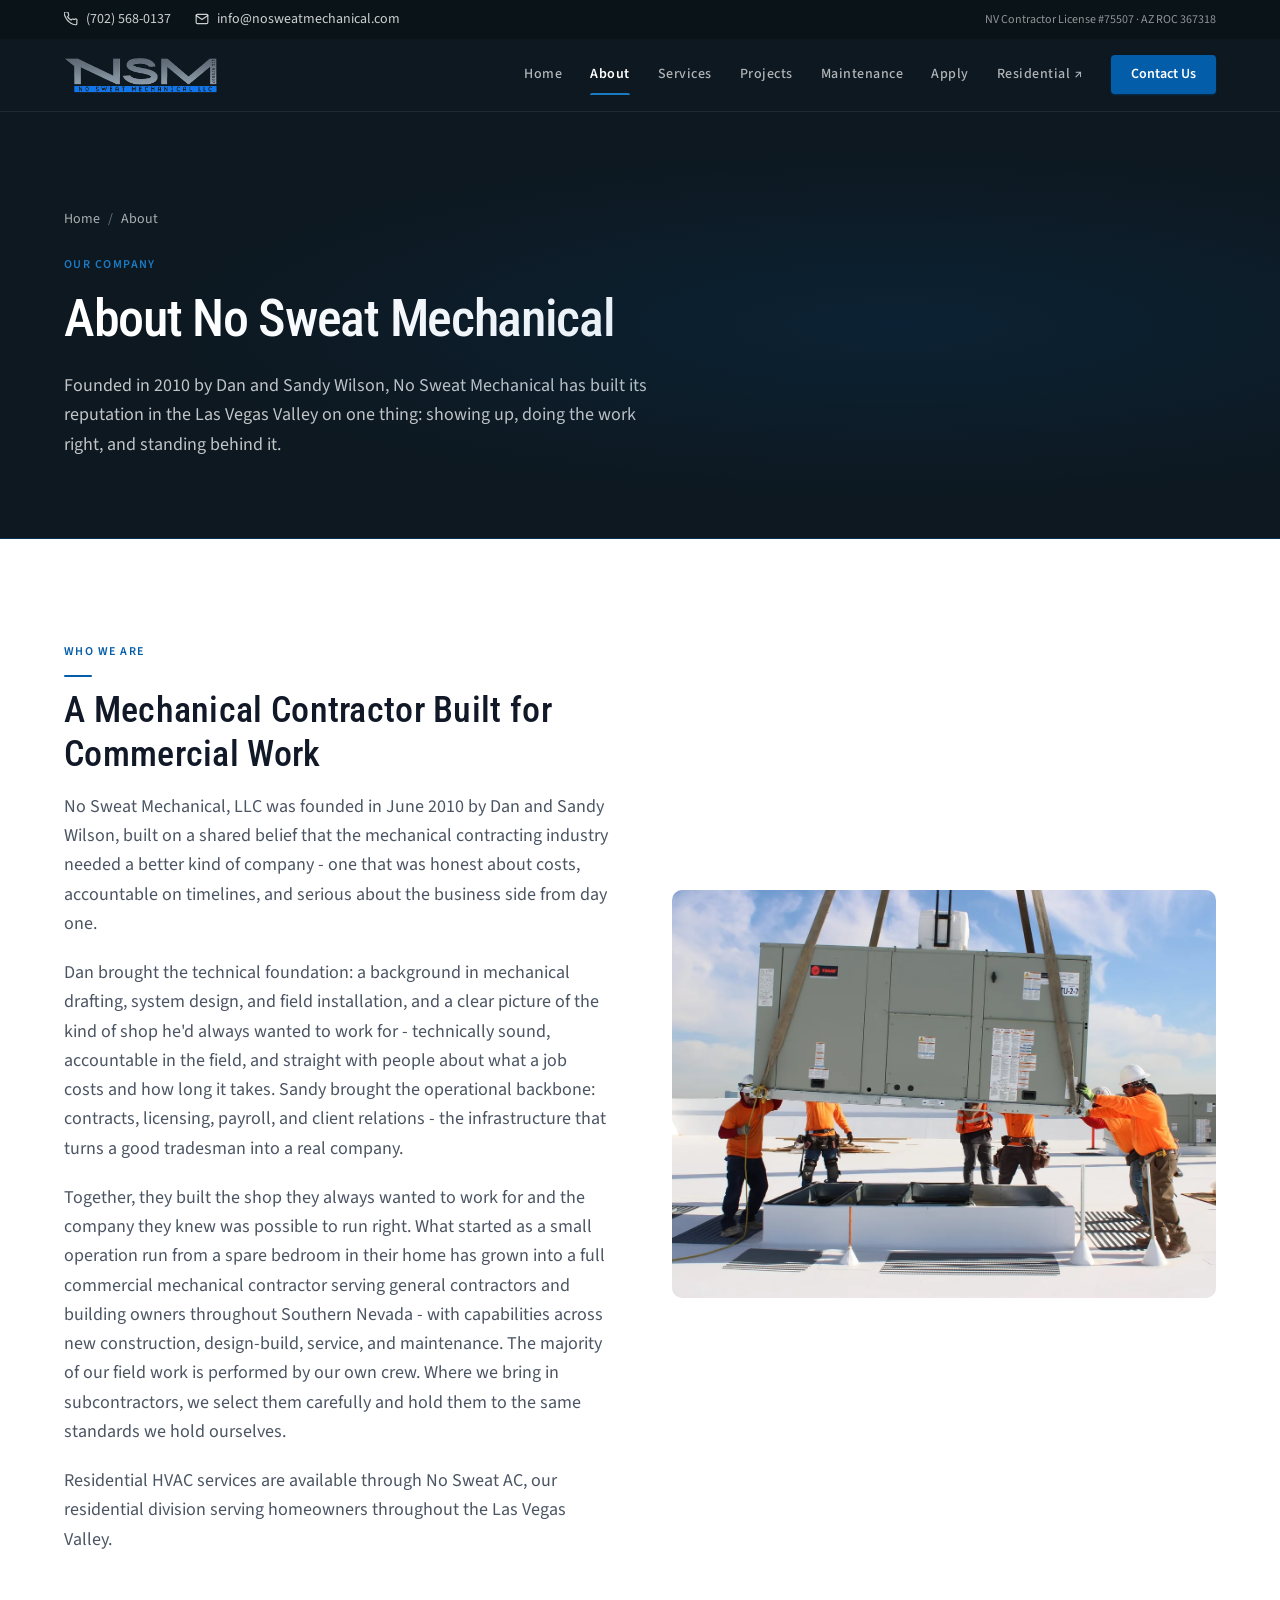
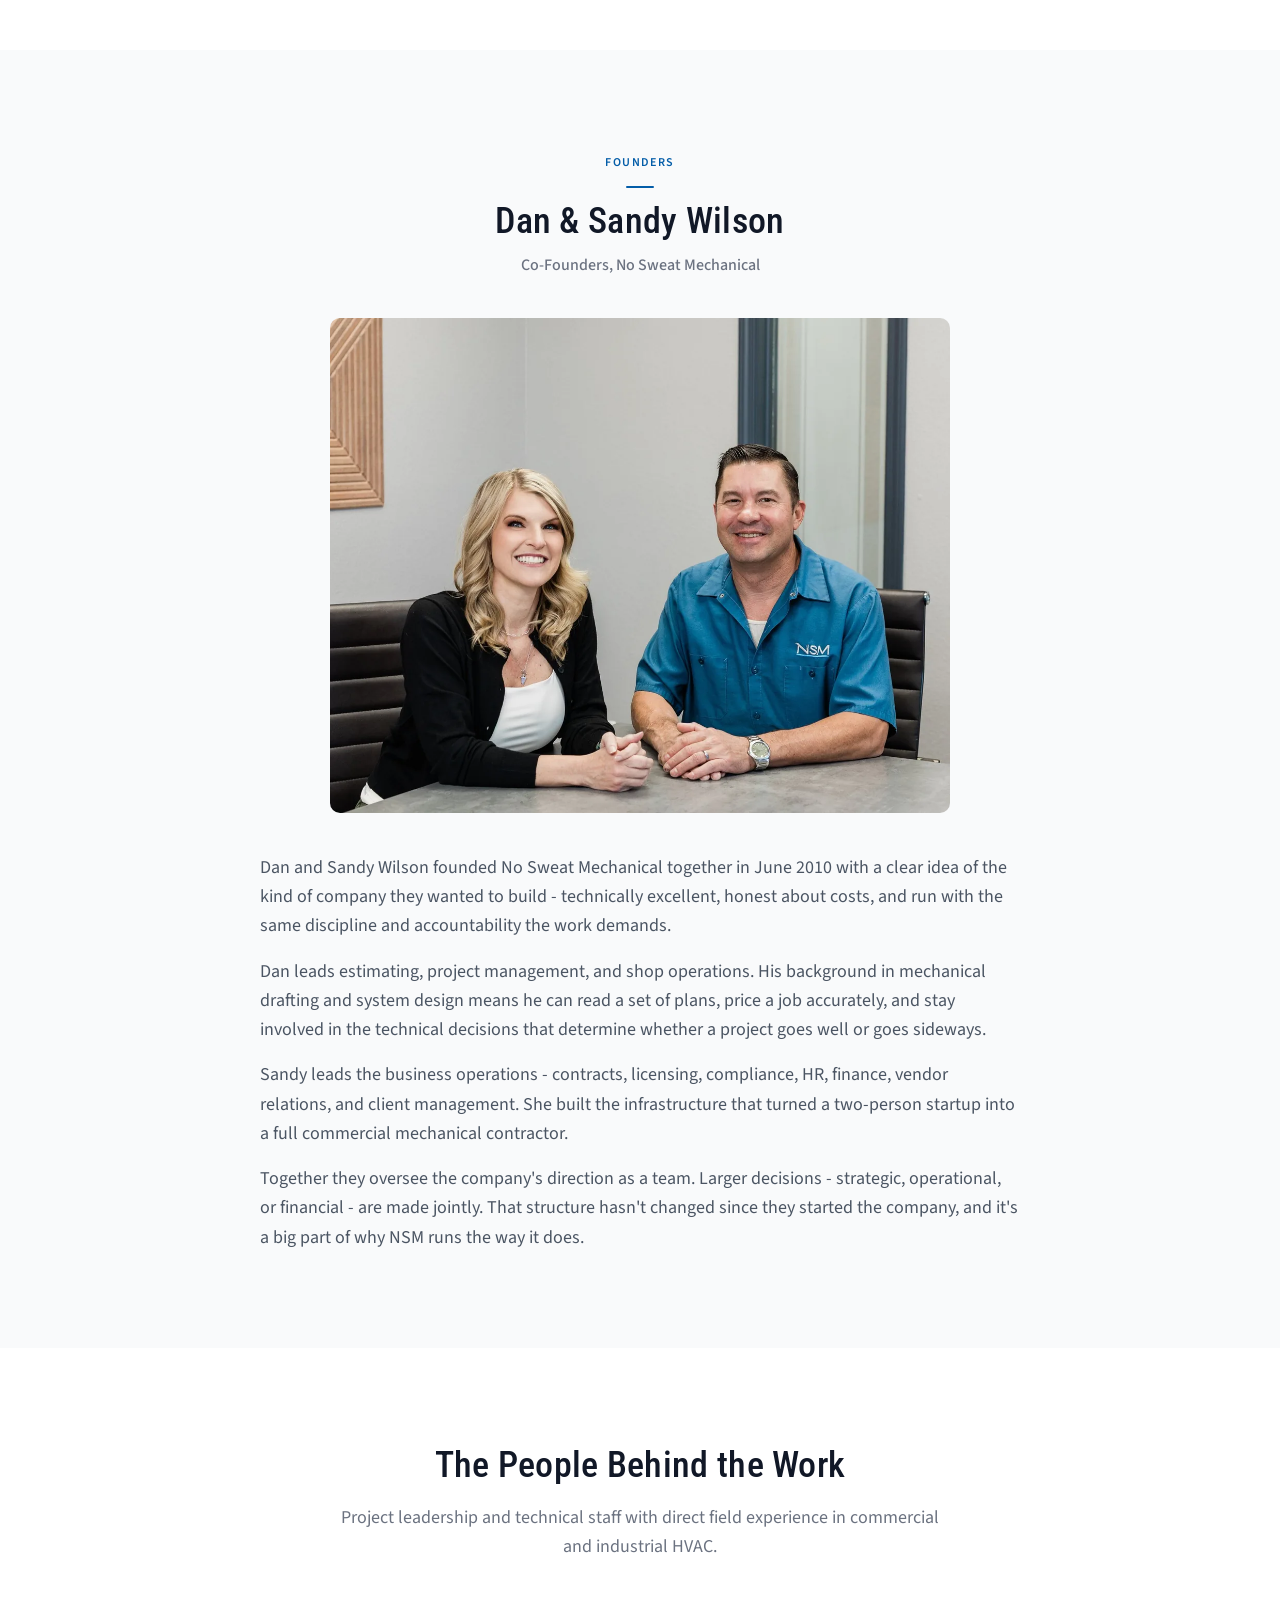
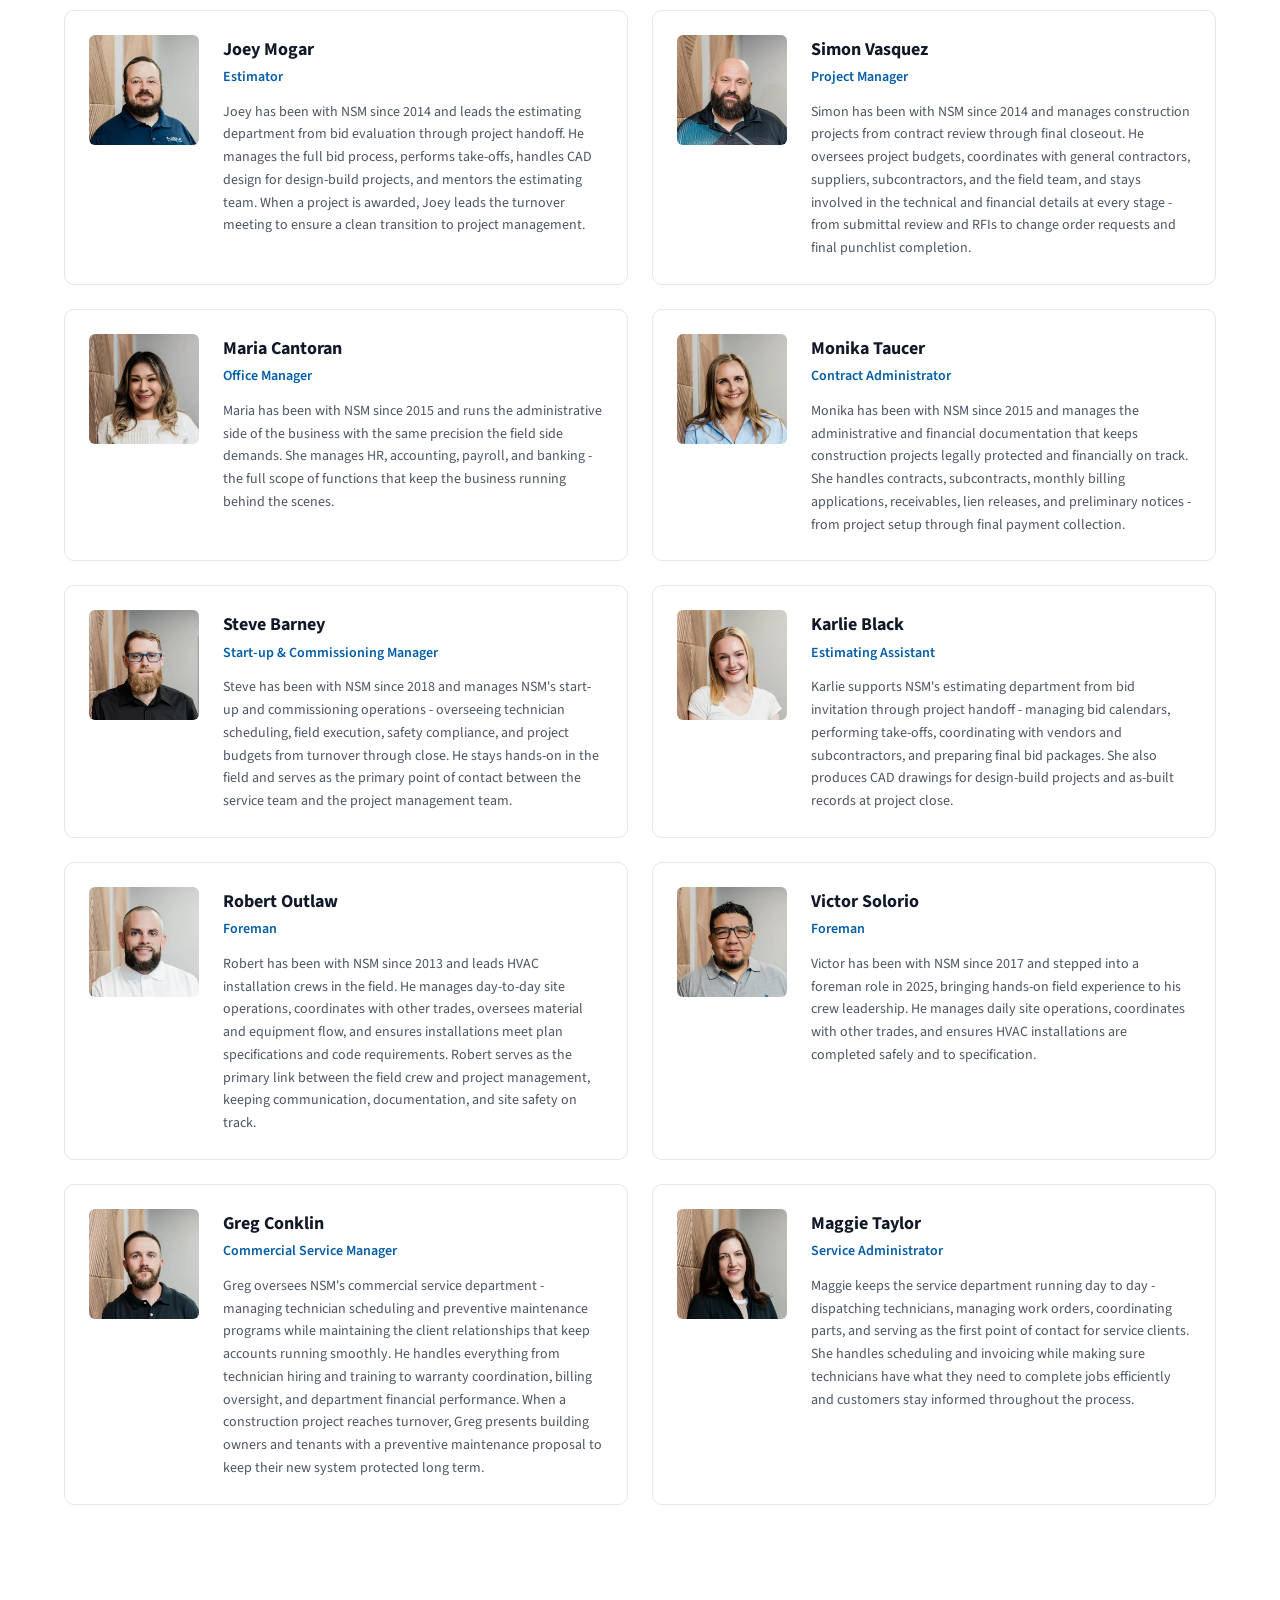
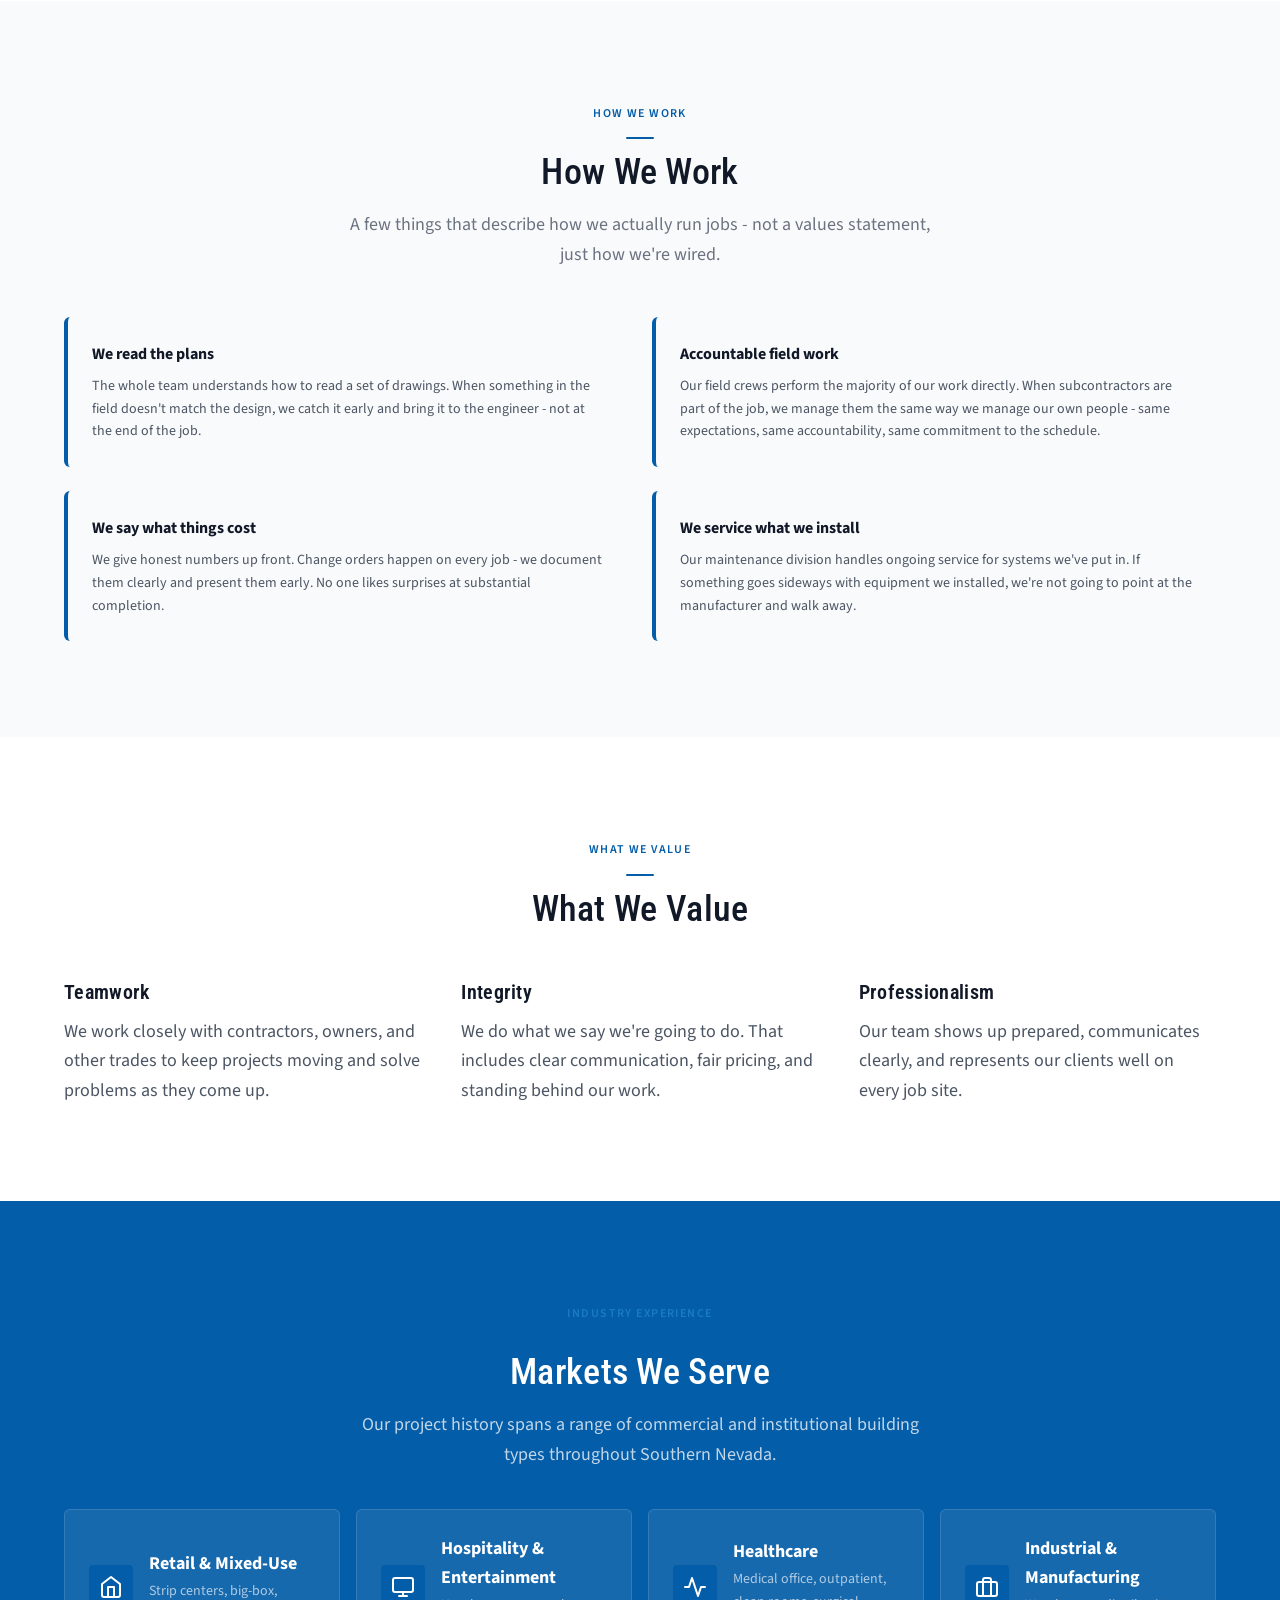
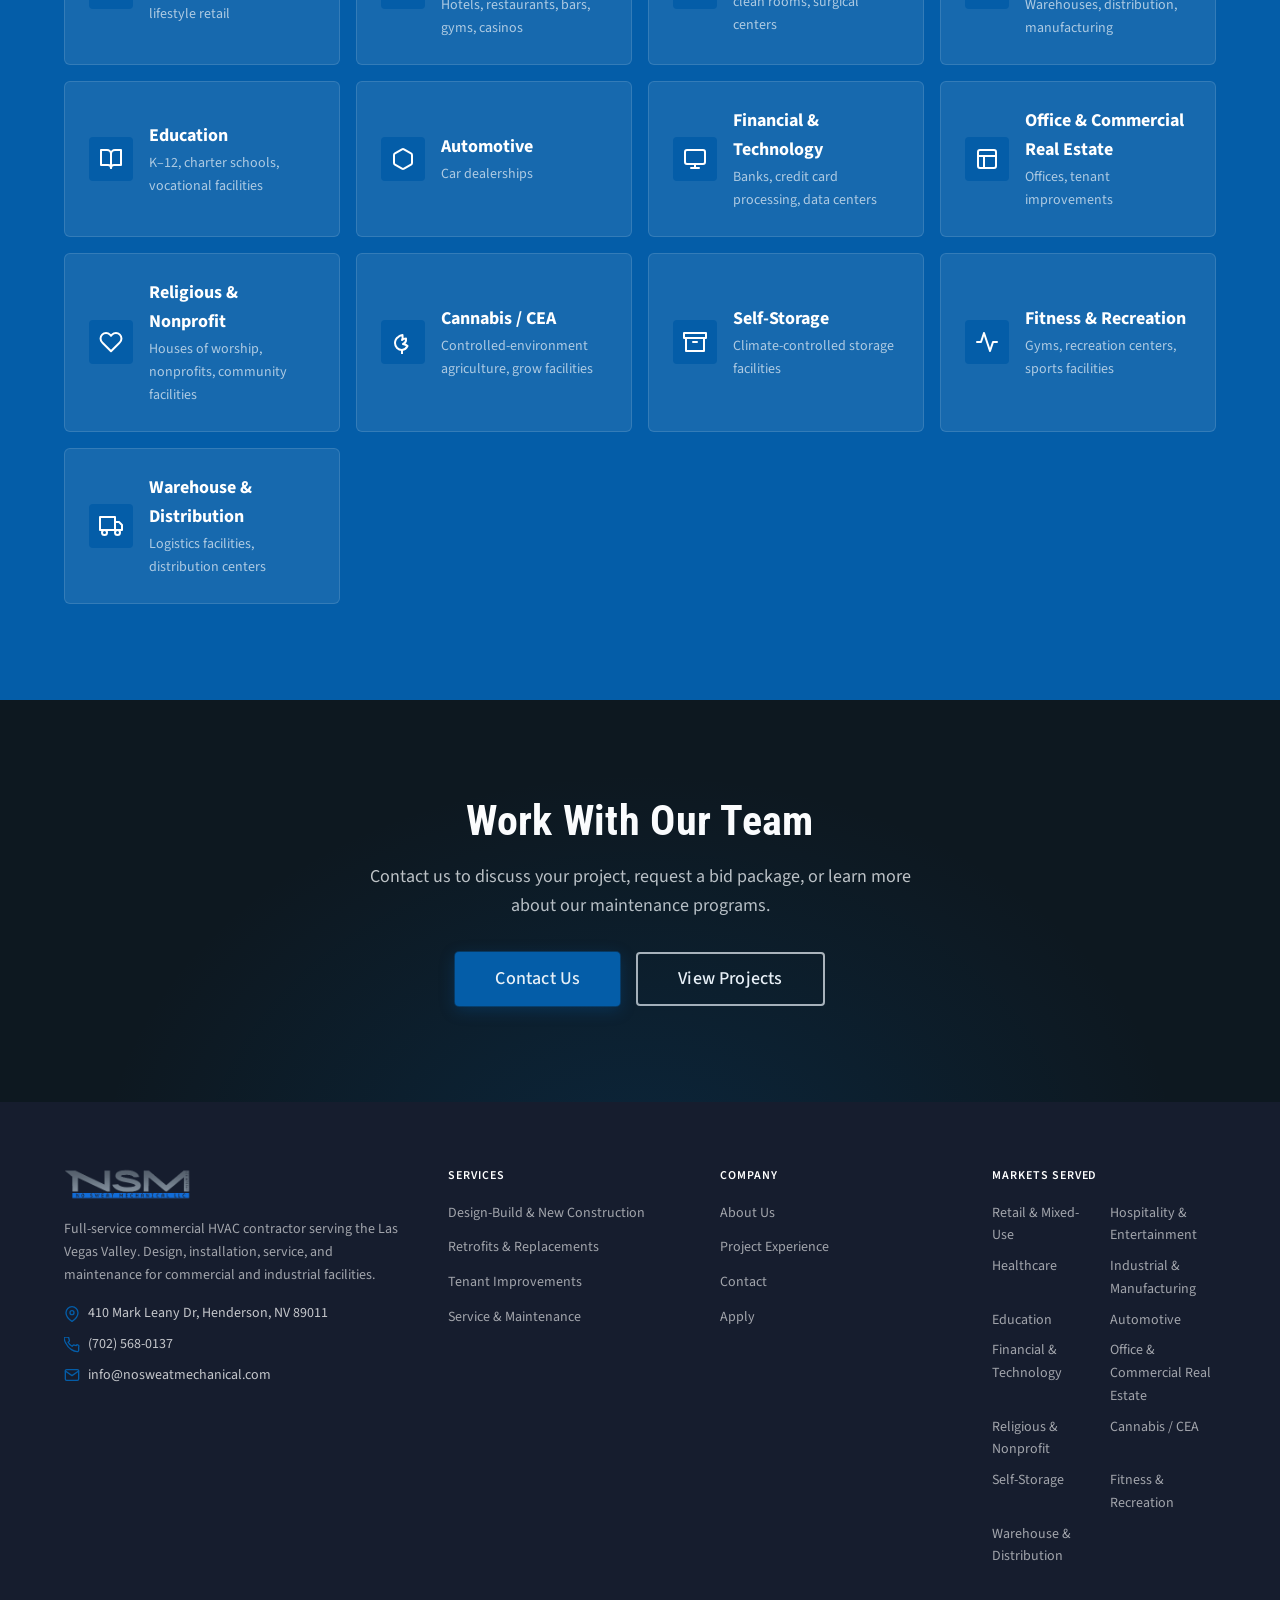
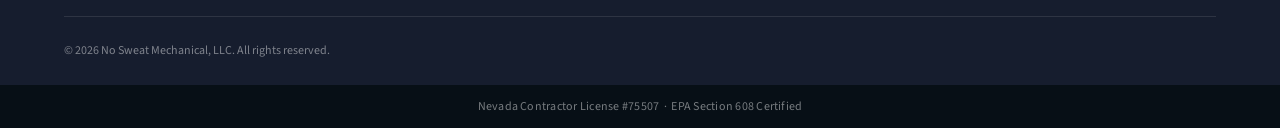
==== about.html @ d142bfc6 "Initial commit — No Sweat Mechanical v3 site Full static site: 8 HTML pages, CSS design system, comp" ====
<!DOCTYPE html>
<html lang="en">
<head>
  <meta charset="UTF-8">
  <meta name="viewport" content="width=device-width, initial-scale=1.0">
  <meta name="description" content="About No Sweat Mechanical - a full-service commercial HVAC contractor based in Henderson, Nevada. Founded in 2010 by Dan and Sandy Wilson.">
  <title>About Us | No Sweat Mechanical - Commercial HVAC, Henderson, NV</title>
  <link rel="stylesheet" href="css/main.css">
</head>
<body data-page="about">

  <!-- TOP BAR -->
  <div class="topbar">
    <div class="container">
      <div class="topbar__inner">
        <div class="topbar__contact">
          <a href="tel:+17025680137" class="topbar__item">
            <svg xmlns="http://www.w3.org/2000/svg" width="14" height="14" viewBox="0 0 24 24" fill="none" stroke="currentColor" stroke-width="2" stroke-linecap="round" stroke-linejoin="round"><path d="M22 16.92v3a2 2 0 01-2.18 2 19.79 19.79 0 01-8.63-3.07A19.5 19.5 0 013.12 9.81a19.79 19.79 0 01-3.07-8.67A2 2 0 012.23 0h3a2 2 0 012 1.72 12.84 12.84 0 00.7 2.81 2 2 0 01-.45 2.11L6.09 7.91a16 16 0 006 6l1.27-1.27a2 2 0 012.11-.45 12.84 12.84 0 002.81.7A2 2 0 0122 14.92z"></path></svg>
            (702) 568-0137
          </a>
          <a href="mailto:info@nosweatmechanical.com" class="topbar__item">
            <svg xmlns="http://www.w3.org/2000/svg" width="14" height="14" viewBox="0 0 24 24" fill="none" stroke="currentColor" stroke-width="2" stroke-linecap="round" stroke-linejoin="round"><path d="M4 4h16c1.1 0 2 .9 2 2v12c0 1.1-.9 2-2 2H4c-1.1 0-2-.9-2-2V6c0-1.1.9-2 2-2z"></path><polyline points="22,6 12,13 2,6"></polyline></svg>
            info@nosweatmechanical.com
          </a>
        </div>
        <span class="topbar__license">NV Contractor License #75507 · AZ ROC 367318</span>
      </div>
    </div>
  </div>

  <header class="site-header" id="siteHeader">
    <div class="container">
      <div class="site-header__inner">
        <a href="index.html" class="site-logo"><img src="images/nsm-logo-transparent.png" alt="No Sweat Mechanical" class="site-logo__img" style="height:44px;width:auto;display:block;"></a>
        <button class="menu-toggle" id="menuToggle" aria-label="Open navigation" aria-expanded="false" aria-controls="siteNav">
          <span class="menu-toggle__bar"></span>
          <span class="menu-toggle__bar"></span>
          <span class="menu-toggle__bar"></span>
        </button>
        <nav class="site-nav" id="siteNav" role="navigation" aria-label="Main navigation">
          <a href="index.html" class="site-nav__link" data-page="home">Home</a>
          <a href="about.html" class="site-nav__link active" data-page="about">About</a>
          <a href="services.html" class="site-nav__link" data-page="services">Services</a>
          <a href="projects.html" class="site-nav__link" data-page="projects">Projects</a>
          <a href="maintenance.html" class="site-nav__link" data-page="maintenance">Maintenance</a>
          <a href="apply.html" class="site-nav__link">Apply</a> <a href="https://nosweataclv.com/" class="site-nav__link" target="_blank" rel="noopener noreferrer">Residential ↗</a>
          <a href="contact.html" class="site-nav__cta" data-page="contact">Contact Us</a>
        </nav>
      </div>
    </div>
  </header>

  <main>

    <!-- PAGE HERO -->
    <section class="page-hero">
      <div class="container">
        <nav class="breadcrumb" aria-label="Breadcrumb">
          <a href="index.html">Home</a>
          <span class="breadcrumb__sep">/</span>
          <span>About</span>
        </nav>
        <div class="page-hero__eyebrow">Our Company</div>
        <h1 class="page-hero__title">About No Sweat Mechanical</h1>
        <p class="page-hero__desc">Founded in 2010 by Dan and Sandy Wilson, No Sweat Mechanical has built its reputation in the Las Vegas Valley on one thing: showing up, doing the work right, and standing behind it.</p>
      </div>
    </section>

    <!-- COMPANY INTRO -->
    <section class="section">
      <div class="container">
        <div class="about-intro__grid">
          <div>
            <div class="section-eyebrow">Who We Are</div>
            <h2 class="section-title">A Mechanical Contractor Built for Commercial Work</h2>
            <p style="font-size:var(--text-lg); color:var(--color-neutral-600); margin-bottom:var(--space-5); line-height:var(--leading-relaxed);">
              No Sweat Mechanical, LLC was founded in June 2010 by Dan and Sandy Wilson, built on a shared belief that the mechanical contracting industry needed a better kind of company - one that was honest about costs, accountable on timelines, and serious about the business side from day one.
            </p>
            <p style="color:var(--color-neutral-600); margin-bottom:var(--space-5); line-height:var(--leading-relaxed);">
              Dan brought the technical foundation: a background in mechanical drafting, system design, and field installation, and a clear picture of the kind of shop he'd always wanted to work for - technically sound, accountable in the field, and straight with people about what a job costs and how long it takes. Sandy brought the operational backbone: contracts, licensing, payroll, and client relations - the infrastructure that turns a good tradesman into a real company.
            </p>
            <p style="color:var(--color-neutral-600); margin-bottom:var(--space-5); line-height:var(--leading-relaxed);">
              Together, they built the shop they always wanted to work for and the company they knew was possible to run right. What started as a small operation run from a spare bedroom in their home has grown into a full commercial mechanical contractor serving general contractors and building owners throughout Southern Nevada - with capabilities across new construction, design-build, service, and maintenance. The majority of our field work is performed by our own crew. Where we bring in subcontractors, we select them carefully and hold them to the same standards we hold ourselves.
            </p>
            <p style="color:var(--color-neutral-600); line-height:var(--leading-relaxed);">
              Residential HVAC services are available through No Sweat AC, our residential division serving homeowners throughout the Las Vegas Valley.
            </p>
          </div>
          <div class="about-intro__image">
            <img src="images/NSM_about_top_photo.webp" alt="No Sweat Mechanical crew crane-setting a rooftop unit" width="560" height="420">
          </div>
        </div>
      </div>
    </section>

    <!-- FOUNDERS -->
    <section class="section" style="background-color: var(--color-neutral-50);">
      <div class="container">
        <div class="section-header section-header--center" style="margin-bottom:var(--space-10);">
          <div class="section-eyebrow">Founders</div>
          <h2 class="section-title">Dan &amp; Sandy Wilson</h2>
          <div style="font-size:var(--text-base);color:var(--color-neutral-500);font-weight:var(--weight-medium);margin-top:calc(-1 * var(--space-2));">Co-Founders, No Sweat Mechanical</div>
        </div>

        <!-- Joint founders photo -->
        <div class="founders-photo">
          <img src="images/NSM_about_founders_wilsons.webp" alt="Dan and Sandy Wilson, Co-Founders of No Sweat Mechanical" width="620" height="496">
        </div>

        <!-- Bio text -->
        <div style="max-width:760px;margin:0 auto;">
          <p style="color:var(--color-neutral-600);margin-bottom:var(--space-4);line-height:var(--leading-relaxed);">Dan and Sandy Wilson founded No Sweat Mechanical together in June 2010 with a clear idea of the kind of company they wanted to build - technically excellent, honest about costs, and run with the same discipline and accountability the work demands.</p>
          <p style="color:var(--color-neutral-600);margin-bottom:var(--space-4);line-height:var(--leading-relaxed);">Dan leads estimating, project management, and shop operations. His background in mechanical drafting and system design means he can read a set of plans, price a job accurately, and stay involved in the technical decisions that determine whether a project goes well or goes sideways.</p>
          <p style="color:var(--color-neutral-600);margin-bottom:var(--space-4);line-height:var(--leading-relaxed);">Sandy leads the business operations - contracts, licensing, compliance, HR, finance, vendor relations, and client management. She built the infrastructure that turned a two-person startup into a full commercial mechanical contractor.</p>
          <p style="color:var(--color-neutral-600);line-height:var(--leading-relaxed);">Together they oversee the company's direction as a team. Larger decisions - strategic, operational, or financial - are made jointly. That structure hasn't changed since they started the company, and it's a big part of why NSM runs the way it does.</p>
        </div>
      </div>
    </section>

    <!-- TEAM -->
    <section class="section">
      <div class="container">
        <div class="section-header section-header--center">
          <h2 class="section-title">The People Behind the Work</h2>
          <p class="section-header__desc">Project leadership and technical staff with direct field experience in commercial and industrial HVAC.</p>
        </div>

        <div class="staff-grid">
          <div style="display:flex;gap:var(--space-6);align-items:flex-start;padding:var(--space-6);background:var(--color-white);border:var(--border-width) solid var(--border-color);border-radius:var(--radius-xl);">
            <div style="flex-shrink:0;">
              <img src="images/NSM_headshot_joey_mogar.webp" alt="Joey Mogar" style="width:110px;height:110px;object-fit:cover;border-radius:var(--radius-lg);" width="110" height="110">
            </div>
            <div>
              <div style="font-weight:var(--weight-bold);font-size:var(--text-lg);color:var(--color-neutral-900);margin-bottom:2px;">Joey Mogar</div>
              <div style="font-size:var(--text-sm);color:var(--color-accent);font-weight:var(--weight-semibold);margin-bottom:var(--space-3);">Estimator</div>
              <p style="font-size:var(--text-sm);color:var(--color-neutral-600);line-height:var(--leading-relaxed);margin:0;">Joey has been with NSM since 2014 and leads the estimating department from bid evaluation through project handoff. He manages the full bid process, performs take-offs, handles CAD design for design-build projects, and mentors the estimating team. When a project is awarded, Joey leads the turnover meeting to ensure a clean transition to project management.</p>
            </div>
          </div>

          <div style="display:flex;gap:var(--space-6);align-items:flex-start;padding:var(--space-6);background:var(--color-white);border:var(--border-width) solid var(--border-color);border-radius:var(--radius-xl);">
            <div style="flex-shrink:0;">
              <img src="images/NSM_headshot_simon_vasquez.webp" alt="Simon Vasquez" style="width:110px;height:110px;object-fit:cover;border-radius:var(--radius-lg);" width="110" height="110">
            </div>
            <div>
              <div style="font-weight:var(--weight-bold);font-size:var(--text-lg);color:var(--color-neutral-900);margin-bottom:2px;">Simon Vasquez</div>
              <div style="font-size:var(--text-sm);color:var(--color-accent);font-weight:var(--weight-semibold);margin-bottom:var(--space-3);">Project Manager</div>
              <p style="font-size:var(--text-sm);color:var(--color-neutral-600);line-height:var(--leading-relaxed);margin:0;">Simon has been with NSM since 2014 and manages construction projects from contract review through final closeout. He oversees project budgets, coordinates with general contractors, suppliers, subcontractors, and the field team, and stays involved in the technical and financial details at every stage - from submittal review and RFIs to change order requests and final punchlist completion.</p>
            </div>
          </div>

          <div style="display:flex;gap:var(--space-6);align-items:flex-start;padding:var(--space-6);background:var(--color-white);border:var(--border-width) solid var(--border-color);border-radius:var(--radius-xl);">
            <div style="flex-shrink:0;">
              <img src="images/NSM_headshot_maria_cantoran.webp" alt="Maria Cantoran" style="width:110px;height:110px;object-fit:cover;border-radius:var(--radius-lg);" width="110" height="110">
            </div>
            <div>
              <div style="font-weight:var(--weight-bold);font-size:var(--text-lg);color:var(--color-neutral-900);margin-bottom:2px;">Maria Cantoran</div>
              <div style="font-size:var(--text-sm);color:var(--color-accent);font-weight:var(--weight-semibold);margin-bottom:var(--space-3);">Office Manager</div>
              <p style="font-size:var(--text-sm);color:var(--color-neutral-600);line-height:var(--leading-relaxed);margin:0;">Maria has been with NSM since 2015 and runs the administrative side of the business with the same precision the field side demands. She manages HR, accounting, payroll, and banking - the full scope of functions that keep the business running behind the scenes.</p>
            </div>
          </div>

          <div style="display:flex;gap:var(--space-6);align-items:flex-start;padding:var(--space-6);background:var(--color-white);border:var(--border-width) solid var(--border-color);border-radius:var(--radius-xl);">
            <div style="flex-shrink:0;">
              <img src="images/NSM_headshot_monika_taucer.webp" alt="Monika Taucer" style="width:110px;height:110px;object-fit:cover;border-radius:var(--radius-lg);" width="110" height="110">
            </div>
            <div>
              <div style="font-weight:var(--weight-bold);font-size:var(--text-lg);color:var(--color-neutral-900);margin-bottom:2px;">Monika Taucer</div>
              <div style="font-size:var(--text-sm);color:var(--color-accent);font-weight:var(--weight-semibold);margin-bottom:var(--space-3);">Contract Administrator</div>
              <p style="font-size:var(--text-sm);color:var(--color-neutral-600);line-height:var(--leading-relaxed);margin:0;">Monika has been with NSM since 2015 and manages the administrative and financial documentation that keeps construction projects legally protected and financially on track. She handles contracts, subcontracts, monthly billing applications, receivables, lien releases, and preliminary notices - from project setup through final payment collection.</p>
            </div>
          </div>

          <div style="display:flex;gap:var(--space-6);align-items:flex-start;padding:var(--space-6);background:var(--color-white);border:var(--border-width) solid var(--border-color);border-radius:var(--radius-xl);">
            <div style="flex-shrink:0;">
              <img src="images/NSM_headshot_steve_barney.webp" alt="Steve Barney" style="width:110px;height:110px;object-fit:cover;border-radius:var(--radius-lg);" width="110" height="110">
            </div>
            <div>
              <div style="font-weight:var(--weight-bold);font-size:var(--text-lg);color:var(--color-neutral-900);margin-bottom:2px;">Steve Barney</div>
              <div style="font-size:var(--text-sm);color:var(--color-accent);font-weight:var(--weight-semibold);margin-bottom:var(--space-3);">Start-up &amp; Commissioning Manager</div>
              <p style="font-size:var(--text-sm);color:var(--color-neutral-600);line-height:var(--leading-relaxed);margin:0;">Steve has been with NSM since 2018 and manages NSM's start-up and commissioning operations - overseeing technician scheduling, field execution, safety compliance, and project budgets from turnover through close. He stays hands-on in the field and serves as the primary point of contact between the service team and the project management team.</p>
            </div>
          </div>

          <div style="display:flex;gap:var(--space-6);align-items:flex-start;padding:var(--space-6);background:var(--color-white);border:var(--border-width) solid var(--border-color);border-radius:var(--radius-xl);">
            <div style="flex-shrink:0;">
              <img src="images/NSM_headshot_karlie_black.webp" alt="Karlie Black" style="width:110px;height:110px;object-fit:cover;border-radius:var(--radius-lg);" width="110" height="110">
            </div>
            <div>
              <div style="font-weight:var(--weight-bold);font-size:var(--text-lg);color:var(--color-neutral-900);margin-bottom:2px;">Karlie Black</div>
              <div style="font-size:var(--text-sm);color:var(--color-accent);font-weight:var(--weight-semibold);margin-bottom:var(--space-3);">Estimating Assistant</div>
              <p style="font-size:var(--text-sm);color:var(--color-neutral-600);line-height:var(--leading-relaxed);margin:0;">Karlie supports NSM's estimating department from bid invitation through project handoff - managing bid calendars, performing take-offs, coordinating with vendors and subcontractors, and preparing final bid packages. She also produces CAD drawings for design-build projects and as-built records at project close.</p>
            </div>
          </div>

          <div style="display:flex;gap:var(--space-6);align-items:flex-start;padding:var(--space-6);background:var(--color-white);border:var(--border-width) solid var(--border-color);border-radius:var(--radius-xl);">
            <div style="flex-shrink:0;">
              <img src="images/NSM_headshot_robbie_outlaw.webp" alt="Robert Outlaw" style="width:110px;height:110px;object-fit:cover;border-radius:var(--radius-lg);" width="110" height="110">
            </div>
            <div>
              <div style="font-weight:var(--weight-bold);font-size:var(--text-lg);color:var(--color-neutral-900);margin-bottom:2px;">Robert Outlaw</div>
              <div style="font-size:var(--text-sm);color:var(--color-accent);font-weight:var(--weight-semibold);margin-bottom:var(--space-3);">Foreman</div>
              <p style="font-size:var(--text-sm);color:var(--color-neutral-600);line-height:var(--leading-relaxed);margin:0;">Robert has been with NSM since 2013 and leads HVAC installation crews in the field. He manages day-to-day site operations, coordinates with other trades, oversees material and equipment flow, and ensures installations meet plan specifications and code requirements. Robert serves as the primary link between the field crew and project management, keeping communication, documentation, and site safety on track.</p>
            </div>
          </div>

          <div style="display:flex;gap:var(--space-6);align-items:flex-start;padding:var(--space-6);background:var(--color-white);border:var(--border-width) solid var(--border-color);border-radius:var(--radius-xl);">
            <div style="flex-shrink:0;">
              <img src="images/NSM_headshot_victor_solorio.webp" alt="Victor Solorio" style="width:110px;height:110px;object-fit:cover;border-radius:var(--radius-lg);" width="110" height="110">
            </div>
            <div>
              <div style="font-weight:var(--weight-bold);font-size:var(--text-lg);color:var(--color-neutral-900);margin-bottom:2px;">Victor Solorio</div>
              <div style="font-size:var(--text-sm);color:var(--color-accent);font-weight:var(--weight-semibold);margin-bottom:var(--space-3);">Foreman</div>
              <p style="font-size:var(--text-sm);color:var(--color-neutral-600);line-height:var(--leading-relaxed);margin:0;">Victor has been with NSM since 2017 and stepped into a foreman role in 2025, bringing hands-on field experience to his crew leadership. He manages daily site operations, coordinates with other trades, and ensures HVAC installations are completed safely and to specification.</p>
            </div>
          </div>

          <div style="display:flex;gap:var(--space-6);align-items:flex-start;padding:var(--space-6);background:var(--color-white);border:var(--border-width) solid var(--border-color);border-radius:var(--radius-xl);">
            <div style="flex-shrink:0;">
              <img src="images/NSM_headshot_greg_conklin.webp" alt="Greg Conklin" style="width:110px;height:110px;object-fit:cover;border-radius:var(--radius-lg);" width="110" height="110">
            </div>
            <div>
              <div style="font-weight:var(--weight-bold);font-size:var(--text-lg);color:var(--color-neutral-900);margin-bottom:2px;">Greg Conklin</div>
              <div style="font-size:var(--text-sm);color:var(--color-accent);font-weight:var(--weight-semibold);margin-bottom:var(--space-3);">Commercial Service Manager</div>
              <p style="font-size:var(--text-sm);color:var(--color-neutral-600);line-height:var(--leading-relaxed);margin:0;">Greg oversees NSM's commercial service department - managing technician scheduling and preventive maintenance programs while maintaining the client relationships that keep accounts running smoothly. He handles everything from technician hiring and training to warranty coordination, billing oversight, and department financial performance. When a construction project reaches turnover, Greg presents building owners and tenants with a preventive maintenance proposal to keep their new system protected long term.</p>
            </div>
          </div>

          <div style="display:flex;gap:var(--space-6);align-items:flex-start;padding:var(--space-6);background:var(--color-white);border:var(--border-width) solid var(--border-color);border-radius:var(--radius-xl);">
            <div style="flex-shrink:0;">
              <img src="images/NSM_headshot_maggie_taylor.webp" alt="Maggie Taylor" style="width:110px;height:110px;object-fit:cover;border-radius:var(--radius-lg);" width="110" height="110">
            </div>
            <div>
              <div style="font-weight:var(--weight-bold);font-size:var(--text-lg);color:var(--color-neutral-900);margin-bottom:2px;">Maggie Taylor</div>
              <div style="font-size:var(--text-sm);color:var(--color-accent);font-weight:var(--weight-semibold);margin-bottom:var(--space-3);">Service Administrator</div>
              <p style="font-size:var(--text-sm);color:var(--color-neutral-600);line-height:var(--leading-relaxed);margin:0;">Maggie keeps the service department running day to day - dispatching technicians, managing work orders, coordinating parts, and serving as the first point of contact for service clients. She handles scheduling and invoicing while making sure technicians have what they need to complete jobs efficiently and customers stay informed throughout the process.</p>
            </div>
          </div>
        </div>
      </div>
    </section>

    <!-- VALUES -->
    <section class="section" style="background-color: var(--color-neutral-50);">
      <div class="container">
        <div class="section-header section-header--center">
          <div class="section-eyebrow">How We Work</div>
          <h2 class="section-title">How We Work</h2>
          <p class="section-header__desc">A few things that describe how we actually run jobs - not a values statement, just how we're wired.</p>
        </div>

        <div class="values-grid">
          <div class="value-item">
            <div class="value-item__title">We read the plans</div>
            <p class="value-item__desc">The whole team understands how to read a set of drawings. When something in the field doesn't match the design, we catch it early and bring it to the engineer - not at the end of the job.</p>
          </div>
          <div class="value-item">
            <div class="value-item__title">Accountable field work</div>
            <p class="value-item__desc">Our field crews perform the majority of our work directly. When subcontractors are part of the job, we manage them the same way we manage our own people - same expectations, same accountability, same commitment to the schedule.</p>
          </div>
          <div class="value-item">
            <div class="value-item__title">We say what things cost</div>
            <p class="value-item__desc">We give honest numbers up front. Change orders happen on every job - we document them clearly and present them early. No one likes surprises at substantial completion.</p>
          </div>
          <div class="value-item">
            <div class="value-item__title">We service what we install</div>
            <p class="value-item__desc">Our maintenance division handles ongoing service for systems we've put in. If something goes sideways with equipment we installed, we're not going to point at the manufacturer and walk away.</p>
          </div>
        </div>
      </div>
    </section>

    <!-- COMPANY VALUES -->
    <section class="section">
      <div class="container">
        <div class="section-header section-header--center">
          <div class="section-eyebrow">What We Value</div>
          <h2 class="section-title">What We Value</h2>
        </div>
        <div class="grid grid-3" style="gap:var(--space-10);">
          <div>
            <h3 style="font-size:var(--text-xl);font-weight:var(--weight-semibold);color:var(--color-neutral-900);margin-bottom:var(--space-3);">Teamwork</h3>
            <p style="color:var(--color-neutral-600);line-height:var(--leading-relaxed);">We work closely with contractors, owners, and other trades to keep projects moving and solve problems as they come up.</p>
          </div>
          <div>
            <h3 style="font-size:var(--text-xl);font-weight:var(--weight-semibold);color:var(--color-neutral-900);margin-bottom:var(--space-3);">Integrity</h3>
            <p style="color:var(--color-neutral-600);line-height:var(--leading-relaxed);">We do what we say we're going to do. That includes clear communication, fair pricing, and standing behind our work.</p>
          </div>
          <div>
            <h3 style="font-size:var(--text-xl);font-weight:var(--weight-semibold);color:var(--color-neutral-900);margin-bottom:var(--space-3);">Professionalism</h3>
            <p style="color:var(--color-neutral-600);line-height:var(--leading-relaxed);">Our team shows up prepared, communicates clearly, and represents our clients well on every job site.</p>
          </div>
        </div>
      </div>
    </section>

    <!-- MARKETS -->
    <section class="section" style="background-color:var(--color-primary);">
      <div class="container">
        <div class="section-header section-header--center" style="margin-bottom:var(--space-10);">
          <div class="section-eyebrow" style="color:var(--color-accent-light);">Industry Experience</div>
          <h2 class="section-title" style="color:var(--color-white);">Markets We Serve</h2>
          <p class="section-header__desc" style="color:rgba(255,255,255,0.75);">Our project history spans a range of commercial and institutional building types throughout Southern Nevada.</p>
        </div>

        <div class="grid grid-4" style="gap:var(--space-4);">
          <div style="background:rgba(255,255,255,0.08); border:1px solid rgba(255,255,255,0.12); border-radius:var(--radius-lg); padding:var(--space-6); display:flex; align-items:center; gap:var(--space-4);">
            <div style="width:44px;height:44px;background:var(--color-accent);border-radius:var(--radius-md);display:flex;align-items:center;justify-content:center;flex-shrink:0;">
              <svg xmlns="http://www.w3.org/2000/svg" width="24" height="24" viewBox="0 0 24 24" fill="none" stroke="white" stroke-width="2" stroke-linecap="round" stroke-linejoin="round"><path d="M3 9l9-7 9 7v11a2 2 0 01-2 2H5a2 2 0 01-2-2z"></path><polyline points="9 22 9 12 15 12 15 22"></polyline></svg>
            </div>
            <div>
              <div style="font-weight:var(--weight-bold);color:var(--color-white);margin-bottom:2px;">Retail &amp; Mixed-Use</div>
              <div style="font-size:var(--text-sm);color:rgba(255,255,255,0.65);">Strip centers, big-box, lifestyle retail</div>
            </div>
          </div>
          <div style="background:rgba(255,255,255,0.08); border:1px solid rgba(255,255,255,0.12); border-radius:var(--radius-lg); padding:var(--space-6); display:flex; align-items:center; gap:var(--space-4);">
            <div style="width:44px;height:44px;background:var(--color-accent);border-radius:var(--radius-md);display:flex;align-items:center;justify-content:center;flex-shrink:0;">
              <svg xmlns="http://www.w3.org/2000/svg" width="24" height="24" viewBox="0 0 24 24" fill="none" stroke="white" stroke-width="2" stroke-linecap="round" stroke-linejoin="round"><rect x="2" y="3" width="20" height="14" rx="2" ry="2"></rect><line x1="8" y1="21" x2="16" y2="21"></line><line x1="12" y1="17" x2="12" y2="21"></line></svg>
            </div>
            <div>
              <div style="font-weight:var(--weight-bold);color:var(--color-white);margin-bottom:2px;">Hospitality &amp; Entertainment</div>
              <div style="font-size:var(--text-sm);color:rgba(255,255,255,0.65);">Hotels, restaurants, bars, gyms, casinos</div>
            </div>
          </div>
          <div style="background:rgba(255,255,255,0.08); border:1px solid rgba(255,255,255,0.12); border-radius:var(--radius-lg); padding:var(--space-6); display:flex; align-items:center; gap:var(--space-4);">
            <div style="width:44px;height:44px;background:var(--color-accent);border-radius:var(--radius-md);display:flex;align-items:center;justify-content:center;flex-shrink:0;">
              <svg xmlns="http://www.w3.org/2000/svg" width="24" height="24" viewBox="0 0 24 24" fill="none" stroke="white" stroke-width="2" stroke-linecap="round" stroke-linejoin="round"><path d="M22 12h-4l-3 9L9 3l-3 9H2"></path></svg>
            </div>
            <div>
              <div style="font-weight:var(--weight-bold);color:var(--color-white);margin-bottom:2px;">Healthcare</div>
              <div style="font-size:var(--text-sm);color:rgba(255,255,255,0.65);">Medical office, outpatient, clean rooms, surgical centers</div>
            </div>
          </div>
          <div style="background:rgba(255,255,255,0.08); border:1px solid rgba(255,255,255,0.12); border-radius:var(--radius-lg); padding:var(--space-6); display:flex; align-items:center; gap:var(--space-4);">
            <div style="width:44px;height:44px;background:var(--color-accent);border-radius:var(--radius-md);display:flex;align-items:center;justify-content:center;flex-shrink:0;">
              <svg xmlns="http://www.w3.org/2000/svg" width="24" height="24" viewBox="0 0 24 24" fill="none" stroke="white" stroke-width="2" stroke-linecap="round" stroke-linejoin="round"><rect x="2" y="7" width="20" height="14" rx="2" ry="2"></rect><path d="M16 21V5a2 2 0 00-2-2h-4a2 2 0 00-2 2v16"></path></svg>
            </div>
            <div>
              <div style="font-weight:var(--weight-bold);color:var(--color-white);margin-bottom:2px;">Industrial &amp; Manufacturing</div>
              <div style="font-size:var(--text-sm);color:rgba(255,255,255,0.65);">Warehouses, distribution, manufacturing</div>
            </div>
          </div>
          <div style="background:rgba(255,255,255,0.08); border:1px solid rgba(255,255,255,0.12); border-radius:var(--radius-lg); padding:var(--space-6); display:flex; align-items:center; gap:var(--space-4);">
            <div style="width:44px;height:44px;background:var(--color-accent);border-radius:var(--radius-md);display:flex;align-items:center;justify-content:center;flex-shrink:0;">
              <svg xmlns="http://www.w3.org/2000/svg" width="24" height="24" viewBox="0 0 24 24" fill="none" stroke="white" stroke-width="2" stroke-linecap="round" stroke-linejoin="round"><path d="M2 3h6a4 4 0 014 4v14a3 3 0 00-3-3H2z"></path><path d="M22 3h-6a4 4 0 00-4 4v14a3 3 0 013-3h7z"></path></svg>
            </div>
            <div>
              <div style="font-weight:var(--weight-bold);color:var(--color-white);margin-bottom:2px;">Education</div>
              <div style="font-size:var(--text-sm);color:rgba(255,255,255,0.65);">K–12, charter schools, vocational facilities</div>
            </div>
          </div>
          <div style="background:rgba(255,255,255,0.08); border:1px solid rgba(255,255,255,0.12); border-radius:var(--radius-lg); padding:var(--space-6); display:flex; align-items:center; gap:var(--space-4);">
            <div style="width:44px;height:44px;background:var(--color-accent);border-radius:var(--radius-md);display:flex;align-items:center;justify-content:center;flex-shrink:0;">
              <svg xmlns="http://www.w3.org/2000/svg" width="24" height="24" viewBox="0 0 24 24" fill="none" stroke="white" stroke-width="2" stroke-linecap="round" stroke-linejoin="round"><path d="M21 16V8a2 2 0 00-1-1.73l-7-4a2 2 0 00-2 0l-7 4A2 2 0 003 8v8a2 2 0 001 1.73l7 4a2 2 0 002 0l7-4A2 2 0 0021 16z"></path></svg>
            </div>
            <div>
              <div style="font-weight:var(--weight-bold);color:var(--color-white);margin-bottom:2px;">Automotive</div>
              <div style="font-size:var(--text-sm);color:rgba(255,255,255,0.65);">Car dealerships</div>
            </div>
          </div>
          <div style="background:rgba(255,255,255,0.08); border:1px solid rgba(255,255,255,0.12); border-radius:var(--radius-lg); padding:var(--space-6); display:flex; align-items:center; gap:var(--space-4);">
            <div style="width:44px;height:44px;background:var(--color-accent);border-radius:var(--radius-md);display:flex;align-items:center;justify-content:center;flex-shrink:0;">
              <svg xmlns="http://www.w3.org/2000/svg" width="24" height="24" viewBox="0 0 24 24" fill="none" stroke="white" stroke-width="2" stroke-linecap="round" stroke-linejoin="round"><rect x="2" y="3" width="20" height="14" rx="2" ry="2"></rect><line x1="8" y1="21" x2="16" y2="21"></line><line x1="12" y1="17" x2="12" y2="21"></line></svg>
            </div>
            <div>
              <div style="font-weight:var(--weight-bold);color:var(--color-white);margin-bottom:2px;">Financial &amp; Technology</div>
              <div style="font-size:var(--text-sm);color:rgba(255,255,255,0.65);">Banks, credit card processing, data centers</div>
            </div>
          </div>
          <div style="background:rgba(255,255,255,0.08); border:1px solid rgba(255,255,255,0.12); border-radius:var(--radius-lg); padding:var(--space-6); display:flex; align-items:center; gap:var(--space-4);">
            <div style="width:44px;height:44px;background:var(--color-accent);border-radius:var(--radius-md);display:flex;align-items:center;justify-content:center;flex-shrink:0;">
              <svg xmlns="http://www.w3.org/2000/svg" width="24" height="24" viewBox="0 0 24 24" fill="none" stroke="white" stroke-width="2" stroke-linecap="round" stroke-linejoin="round"><rect x="3" y="3" width="18" height="18" rx="2" ry="2"></rect><line x1="3" y1="9" x2="21" y2="9"></line><line x1="9" y1="21" x2="9" y2="9"></line></svg>
            </div>
            <div>
              <div style="font-weight:var(--weight-bold);color:var(--color-white);margin-bottom:2px;">Office &amp; Commercial Real Estate</div>
              <div style="font-size:var(--text-sm);color:rgba(255,255,255,0.65);">Offices, tenant improvements</div>
            </div>
          </div>
          <div style="background:rgba(255,255,255,0.08); border:1px solid rgba(255,255,255,0.12); border-radius:var(--radius-lg); padding:var(--space-6); display:flex; align-items:center; gap:var(--space-4);">
            <div style="width:44px;height:44px;background:var(--color-accent);border-radius:var(--radius-md);display:flex;align-items:center;justify-content:center;flex-shrink:0;">
              <svg xmlns="http://www.w3.org/2000/svg" width="24" height="24" viewBox="0 0 24 24" fill="none" stroke="white" stroke-width="2" stroke-linecap="round" stroke-linejoin="round"><path d="M20.84 4.61a5.5 5.5 0 00-7.78 0L12 5.67l-1.06-1.06a5.5 5.5 0 00-7.78 7.78l1.06 1.06L12 21.23l7.78-7.78 1.06-1.06a5.5 5.5 0 000-7.78z"></path></svg>
            </div>
            <div>
              <div style="font-weight:var(--weight-bold);color:var(--color-white);margin-bottom:2px;">Religious &amp; Nonprofit</div>
              <div style="font-size:var(--text-sm);color:rgba(255,255,255,0.65);">Houses of worship, nonprofits, community facilities</div>
            </div>
          </div>
          <div style="background:rgba(255,255,255,0.08); border:1px solid rgba(255,255,255,0.12); border-radius:var(--radius-lg); padding:var(--space-6); display:flex; align-items:center; gap:var(--space-4);">
            <div style="width:44px;height:44px;background:var(--color-accent);border-radius:var(--radius-md);display:flex;align-items:center;justify-content:center;flex-shrink:0;">
              <svg xmlns="http://www.w3.org/2000/svg" width="24" height="24" viewBox="0 0 24 24" fill="none" stroke="white" stroke-width="2" stroke-linecap="round" stroke-linejoin="round"><path d="M11 20A7 7 0 014 13c0-2.6 1.4-4.9 3.5-6.2C9 5.4 11.5 5 11.5 5s.5 2.9-.5 5c1.5-1.5 4-1.5 4-1.5s.5 4-3 5.5c3 .5 4.5 2 4.5 2A7 7 0 0111 20z"></path><line x1="11" y1="20" x2="11" y2="24"></line></svg>
            </div>
            <div>
              <div style="font-weight:var(--weight-bold);color:var(--color-white);margin-bottom:2px;">Cannabis / CEA</div>
              <div style="font-size:var(--text-sm);color:rgba(255,255,255,0.65);">Controlled-environment agriculture, grow facilities</div>
            </div>
          </div>
          <div style="background:rgba(255,255,255,0.08); border:1px solid rgba(255,255,255,0.12); border-radius:var(--radius-lg); padding:var(--space-6); display:flex; align-items:center; gap:var(--space-4);">
            <div style="width:44px;height:44px;background:var(--color-accent);border-radius:var(--radius-md);display:flex;align-items:center;justify-content:center;flex-shrink:0;">
              <svg xmlns="http://www.w3.org/2000/svg" width="24" height="24" viewBox="0 0 24 24" fill="none" stroke="white" stroke-width="2" stroke-linecap="round" stroke-linejoin="round"><polyline points="21 8 21 21 3 21 3 8"></polyline><rect x="1" y="3" width="22" height="5"></rect><line x1="10" y1="12" x2="14" y2="12"></line></svg>
            </div>
            <div>
              <div style="font-weight:var(--weight-bold);color:var(--color-white);margin-bottom:2px;">Self-Storage</div>
              <div style="font-size:var(--text-sm);color:rgba(255,255,255,0.65);">Climate-controlled storage facilities</div>
            </div>
          </div>
          <div style="background:rgba(255,255,255,0.08); border:1px solid rgba(255,255,255,0.12); border-radius:var(--radius-lg); padding:var(--space-6); display:flex; align-items:center; gap:var(--space-4);">
            <div style="width:44px;height:44px;background:var(--color-accent);border-radius:var(--radius-md);display:flex;align-items:center;justify-content:center;flex-shrink:0;">
              <svg xmlns="http://www.w3.org/2000/svg" width="24" height="24" viewBox="0 0 24 24" fill="none" stroke="white" stroke-width="2" stroke-linecap="round" stroke-linejoin="round"><polyline points="22 12 18 12 15 21 9 3 6 12 2 12"></polyline></svg>
            </div>
            <div>
              <div style="font-weight:var(--weight-bold);color:var(--color-white);margin-bottom:2px;">Fitness &amp; Recreation</div>
              <div style="font-size:var(--text-sm);color:rgba(255,255,255,0.65);">Gyms, recreation centers, sports facilities</div>
            </div>
          </div>
          <div style="background:rgba(255,255,255,0.08); border:1px solid rgba(255,255,255,0.12); border-radius:var(--radius-lg); padding:var(--space-6); display:flex; align-items:center; gap:var(--space-4);">
            <div style="width:44px;height:44px;background:var(--color-accent);border-radius:var(--radius-md);display:flex;align-items:center;justify-content:center;flex-shrink:0;">
              <svg xmlns="http://www.w3.org/2000/svg" width="24" height="24" viewBox="0 0 24 24" fill="none" stroke="white" stroke-width="2" stroke-linecap="round" stroke-linejoin="round"><rect x="1" y="3" width="15" height="13"></rect><polygon points="16 8 20 8 23 11 23 16 16 16 16 8"></polygon><circle cx="5.5" cy="18.5" r="2.5"></circle><circle cx="18.5" cy="18.5" r="2.5"></circle></svg>
            </div>
            <div>
              <div style="font-weight:var(--weight-bold);color:var(--color-white);margin-bottom:2px;">Warehouse &amp; Distribution</div>
              <div style="font-size:var(--text-sm);color:rgba(255,255,255,0.65);">Logistics facilities, distribution centers</div>
            </div>
          </div>
        </div>
      </div>
    </section>

    <!-- CTA -->
    <section class="section cta-band">
      <div class="container">
        <h2 class="cta-band__title">Work With Our Team</h2>
        <p class="cta-band__desc">Contact us to discuss your project, request a bid package, or learn more about our maintenance programs.</p>
        <div class="cta-band__actions">
          <a href="contact.html" class="btn btn-primary btn-lg">Contact Us</a>
          <a href="projects.html" class="btn btn-outline-white btn-lg">View Projects</a>
        </div>
      </div>
    </section>

  </main>

  <!-- FOOTER -->
  <footer class="site-footer">
    <div class="container">
      <div class="footer-grid">
        <div class="footer-brand">
          <a href="index.html" class="footer-logo"><img src="images/nsm-logo-transparent.png" alt="No Sweat Mechanical" class="site-logo__img" style="height:36px;width:auto;display:block;"></a>
          <p class="footer-brand__desc">Full-service commercial HVAC contractor serving the Las Vegas Valley. Design, installation, service, and maintenance for commercial and industrial facilities.</p>
          <div class="footer-brand__contact">
            <div class="footer-contact-item">
              <svg xmlns="http://www.w3.org/2000/svg" viewBox="0 0 24 24" fill="none" stroke="currentColor" stroke-width="2" stroke-linecap="round" stroke-linejoin="round"><path d="M21 10c0 7-9 13-9 13s-9-6-9-13a9 9 0 0118 0z"></path><circle cx="12" cy="10" r="3"></circle></svg>
              410 Mark Leany Dr, Henderson, NV 89011
            </div>
            <div class="footer-contact-item">
              <svg xmlns="http://www.w3.org/2000/svg" viewBox="0 0 24 24" fill="none" stroke="currentColor" stroke-width="2" stroke-linecap="round" stroke-linejoin="round"><path d="M22 16.92v3a2 2 0 01-2.18 2 19.79 19.79 0 01-8.63-3.07A19.5 19.5 0 013.12 9.81a19.79 19.79 0 01-3.07-8.67A2 2 0 012.23 0h3a2 2 0 012 1.72 12.84 12.84 0 00.7 2.81 2 2 0 01-.45 2.11L6.09 7.91a16 16 0 006 6l1.27-1.27a2 2 0 012.11-.45 12.84 12.84 0 002.81.7A2 2 0 0122 14.92z"></path></svg>
              <a href="tel:+17025680137">(702) 568-0137</a>
            </div>
            <div class="footer-contact-item">
              <svg xmlns="http://www.w3.org/2000/svg" viewBox="0 0 24 24" fill="none" stroke="currentColor" stroke-width="2" stroke-linecap="round" stroke-linejoin="round"><path d="M4 4h16c1.1 0 2 .9 2 2v12c0 1.1-.9 2-2 2H4c-1.1 0-2-.9-2-2V6c0-1.1.9-2 2-2z"></path><polyline points="22,6 12,13 2,6"></polyline></svg>
              <a href="mailto:info@nosweatmechanical.com">info@nosweatmechanical.com</a>
            </div>
          </div>
        </div>
        <div>
          <div class="footer-nav__heading">Services</div>
          <ul class="footer-nav__list">
            <li><a href="services.html#design-build">Design-Build &amp; New Construction</a></li>
            <li><a href="services.html#retrofits">Retrofits &amp; Replacements</a></li>
            <li><a href="services.html#tenant-improvements">Tenant Improvements</a></li>
            <li><a href="maintenance.html">Service &amp; Maintenance</a></li>
          </ul>
        </div>
        <div>
          <div class="footer-nav__heading">Company</div>
          <ul class="footer-nav__list">
            <li><a href="about.html">About Us</a></li>
            <li><a href="projects.html">Project Experience</a></li>
            <li><a href="contact.html">Contact</a></li>
            <li><a href="apply.html">Apply</a></li>
          </ul>
        </div>
        <div>
          <div class="footer-nav__heading">Markets Served</div>
          <ul class="footer-nav__list footer-nav__list--markets">
            <li>Retail &amp; Mixed-Use</li>
            <li>Hospitality &amp; Entertainment</li>
            <li>Healthcare</li>
            <li>Industrial &amp; Manufacturing</li>
            <li>Education</li>
            <li>Automotive</li>
            <li>Financial &amp; Technology</li>
            <li>Office &amp; Commercial Real Estate</li>
            <li>Religious &amp; Nonprofit</li>
            <li>Cannabis / CEA</li>
            <li>Self-Storage</li>
            <li>Fitness &amp; Recreation</li>
            <li>Warehouse &amp; Distribution</li>
          </ul>
        </div>
      </div>
      <div class="footer-bottom">
        <p class="footer-bottom__copy">&copy; <span id="footerYear"></span> No Sweat Mechanical, LLC. All rights reserved.</p>
      </div>
    </div>
    <div class="footer-license">
      Nevada Contractor License #75507 &nbsp;·&nbsp; EPA Section 608 Certified
    </div>
  </footer>

  <script src="components/nav.js"></script>
</body>
</html>
---- css/main.css ----
/* ============================================================
   Main Stylesheet — Entry Point
   No Sweat Mechanical | Henderson, NV
   ============================================================ */

@import url('https://fonts.googleapis.com/css2?family=Roboto+Condensed:wght@400;500;600;700&family=Source+Sans+3:wght@400;500;600;700&display=swap');

@import 'variables.css';
@import 'reset.css';
@import 'layout.css';
@import 'header.css';
@import 'footer.css';
@import 'components.css';
@import 'pages.css';
@import 'v2-theme.css';
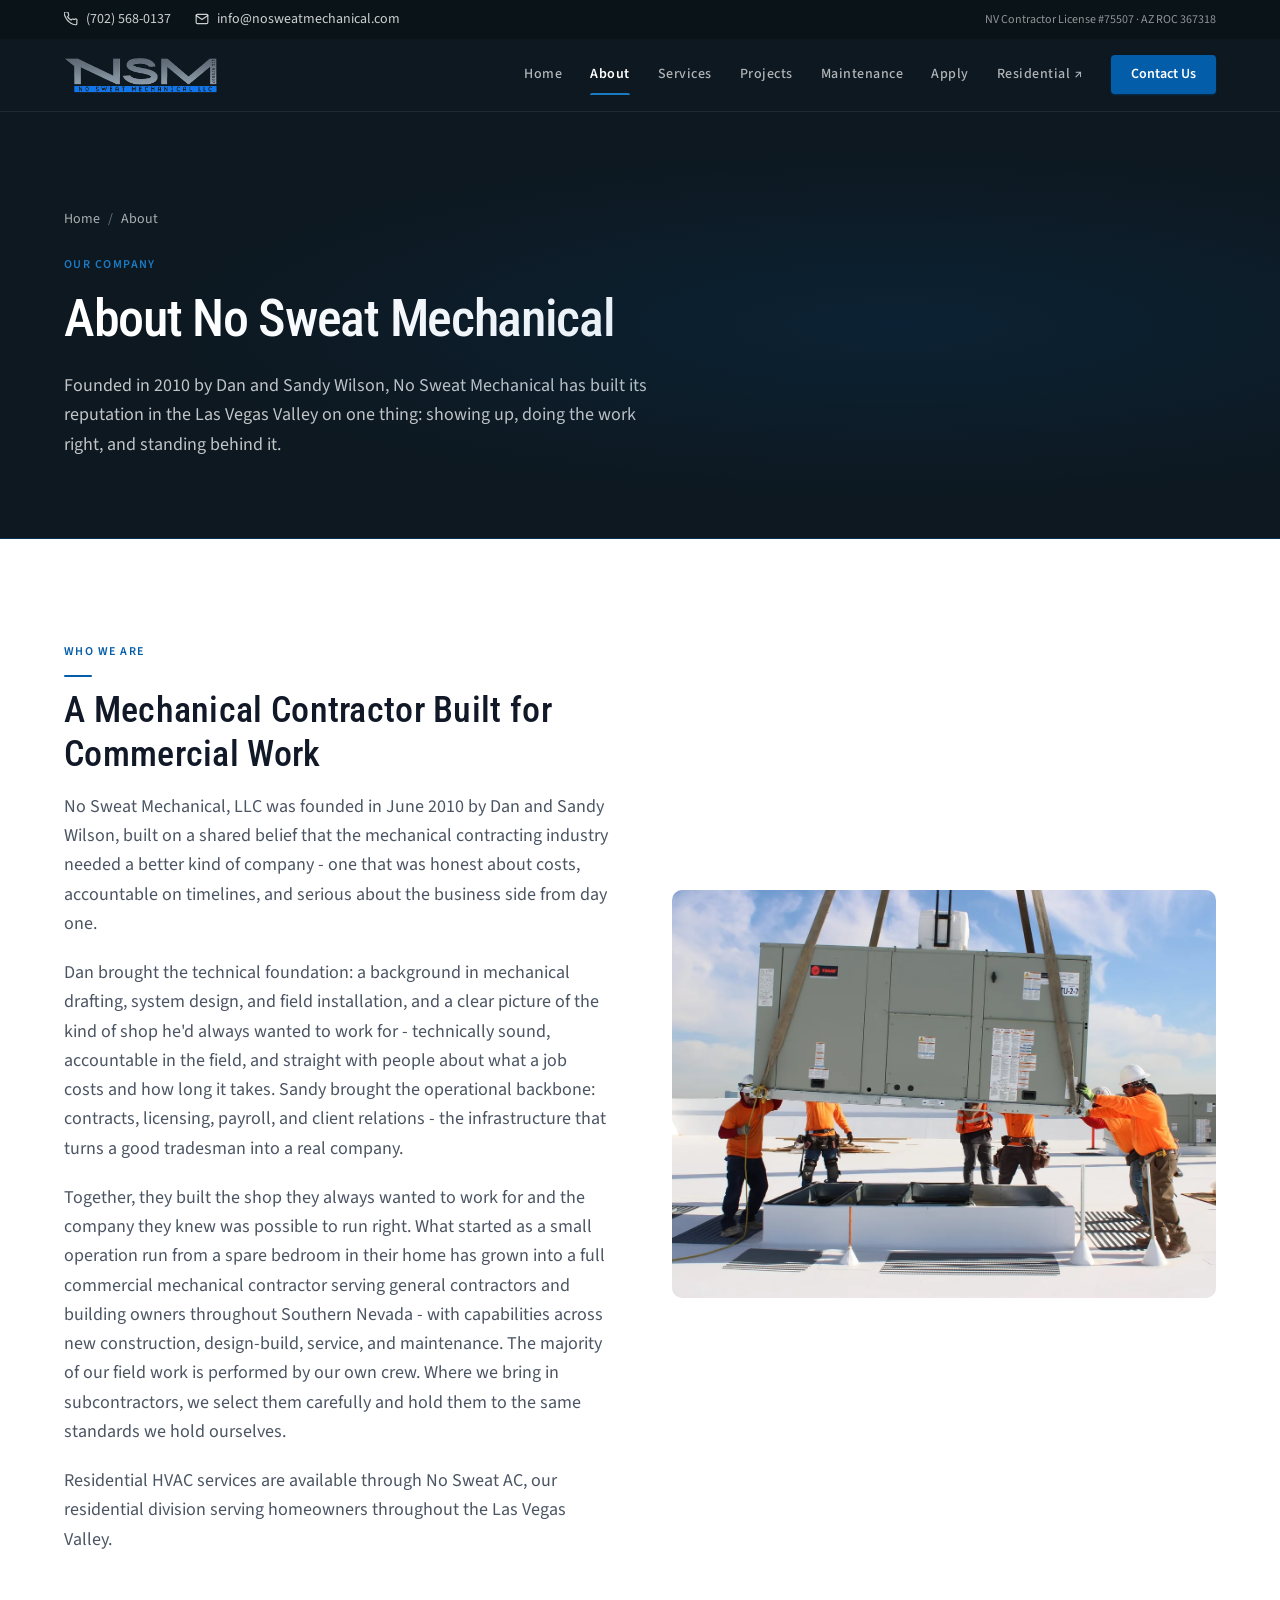
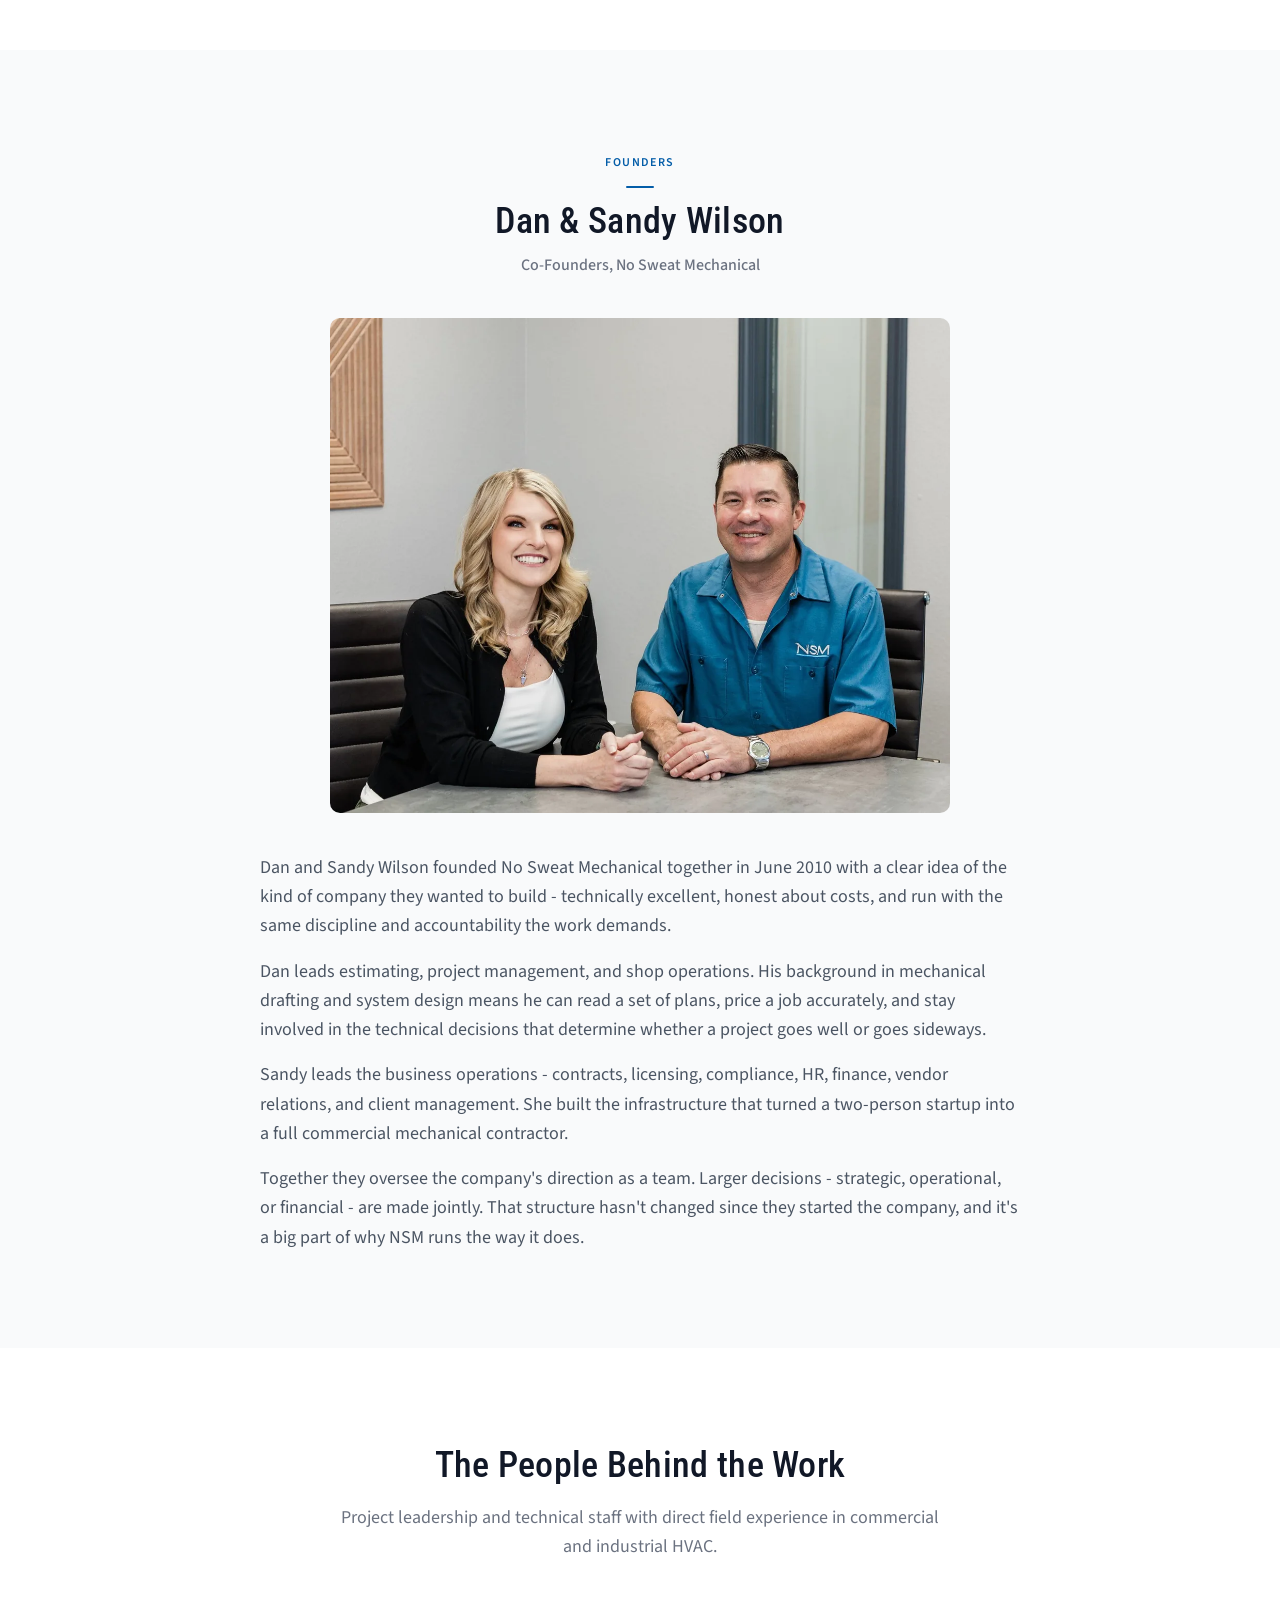
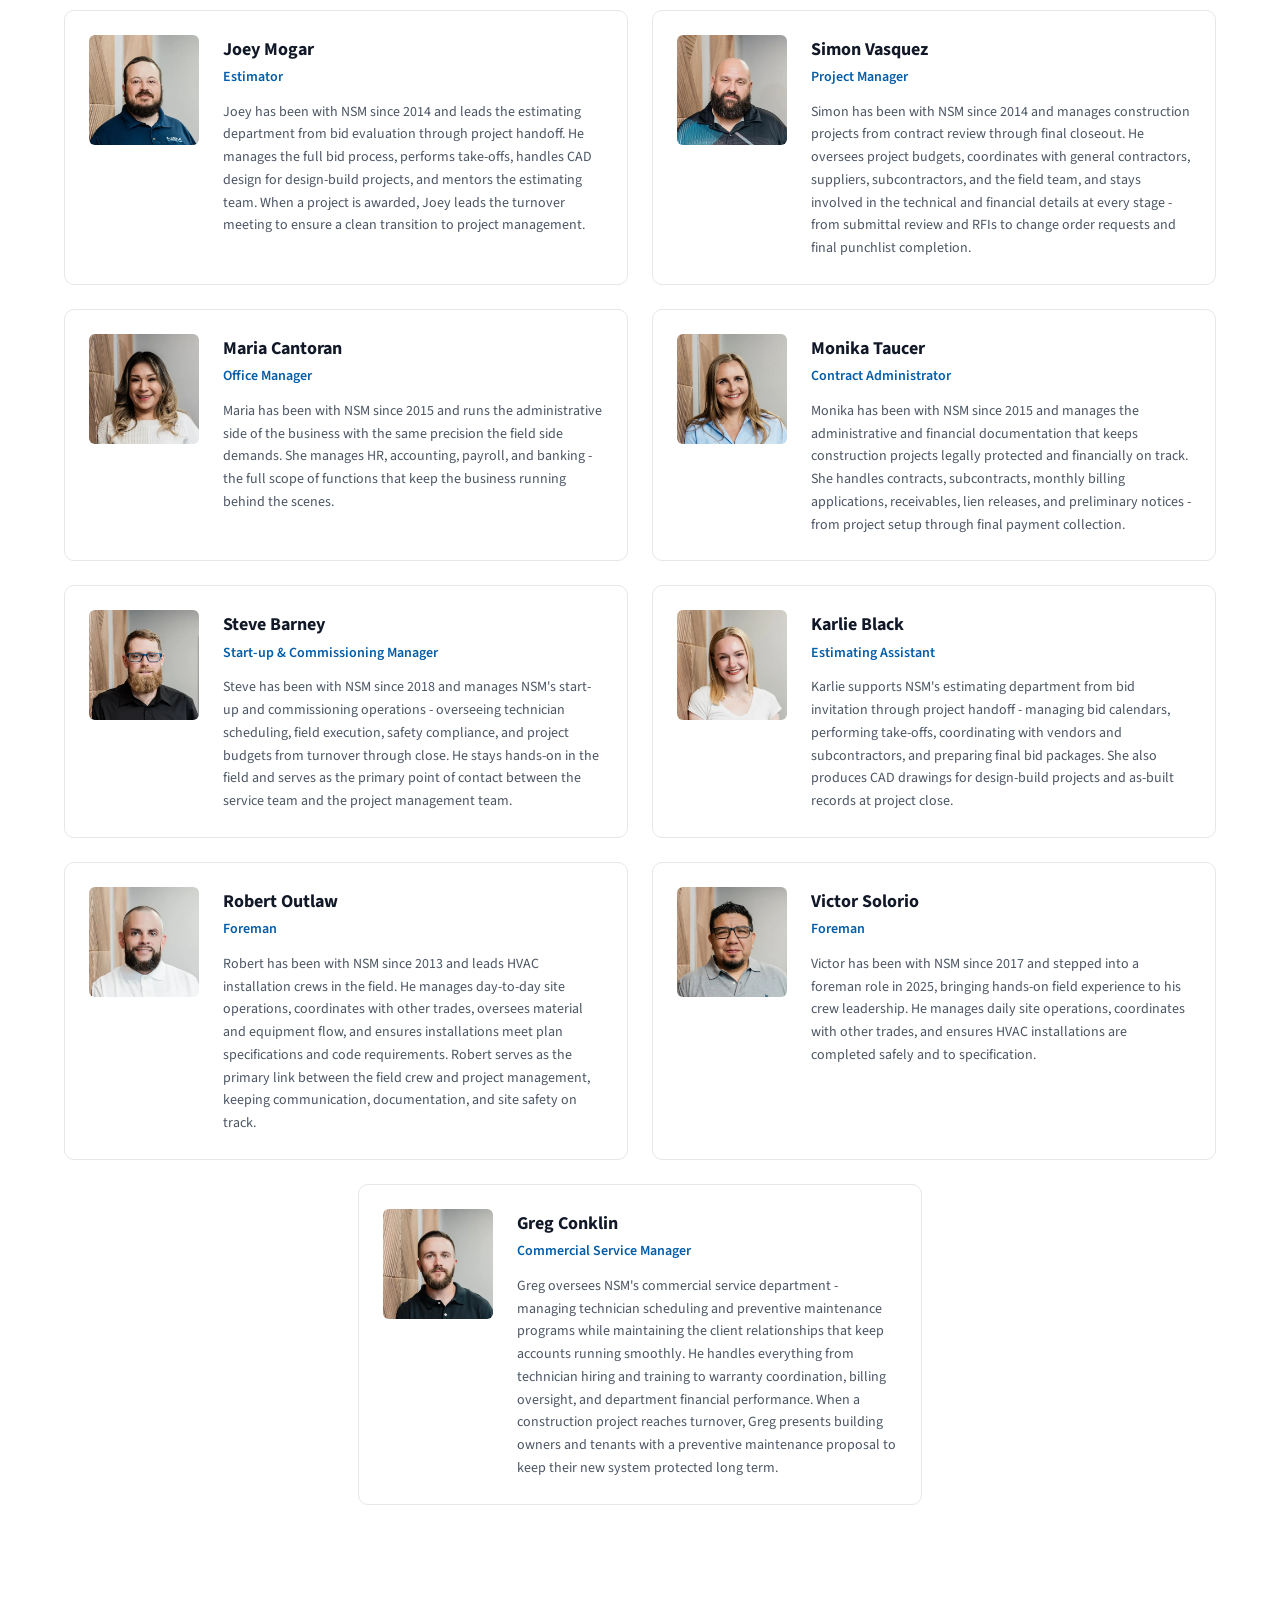
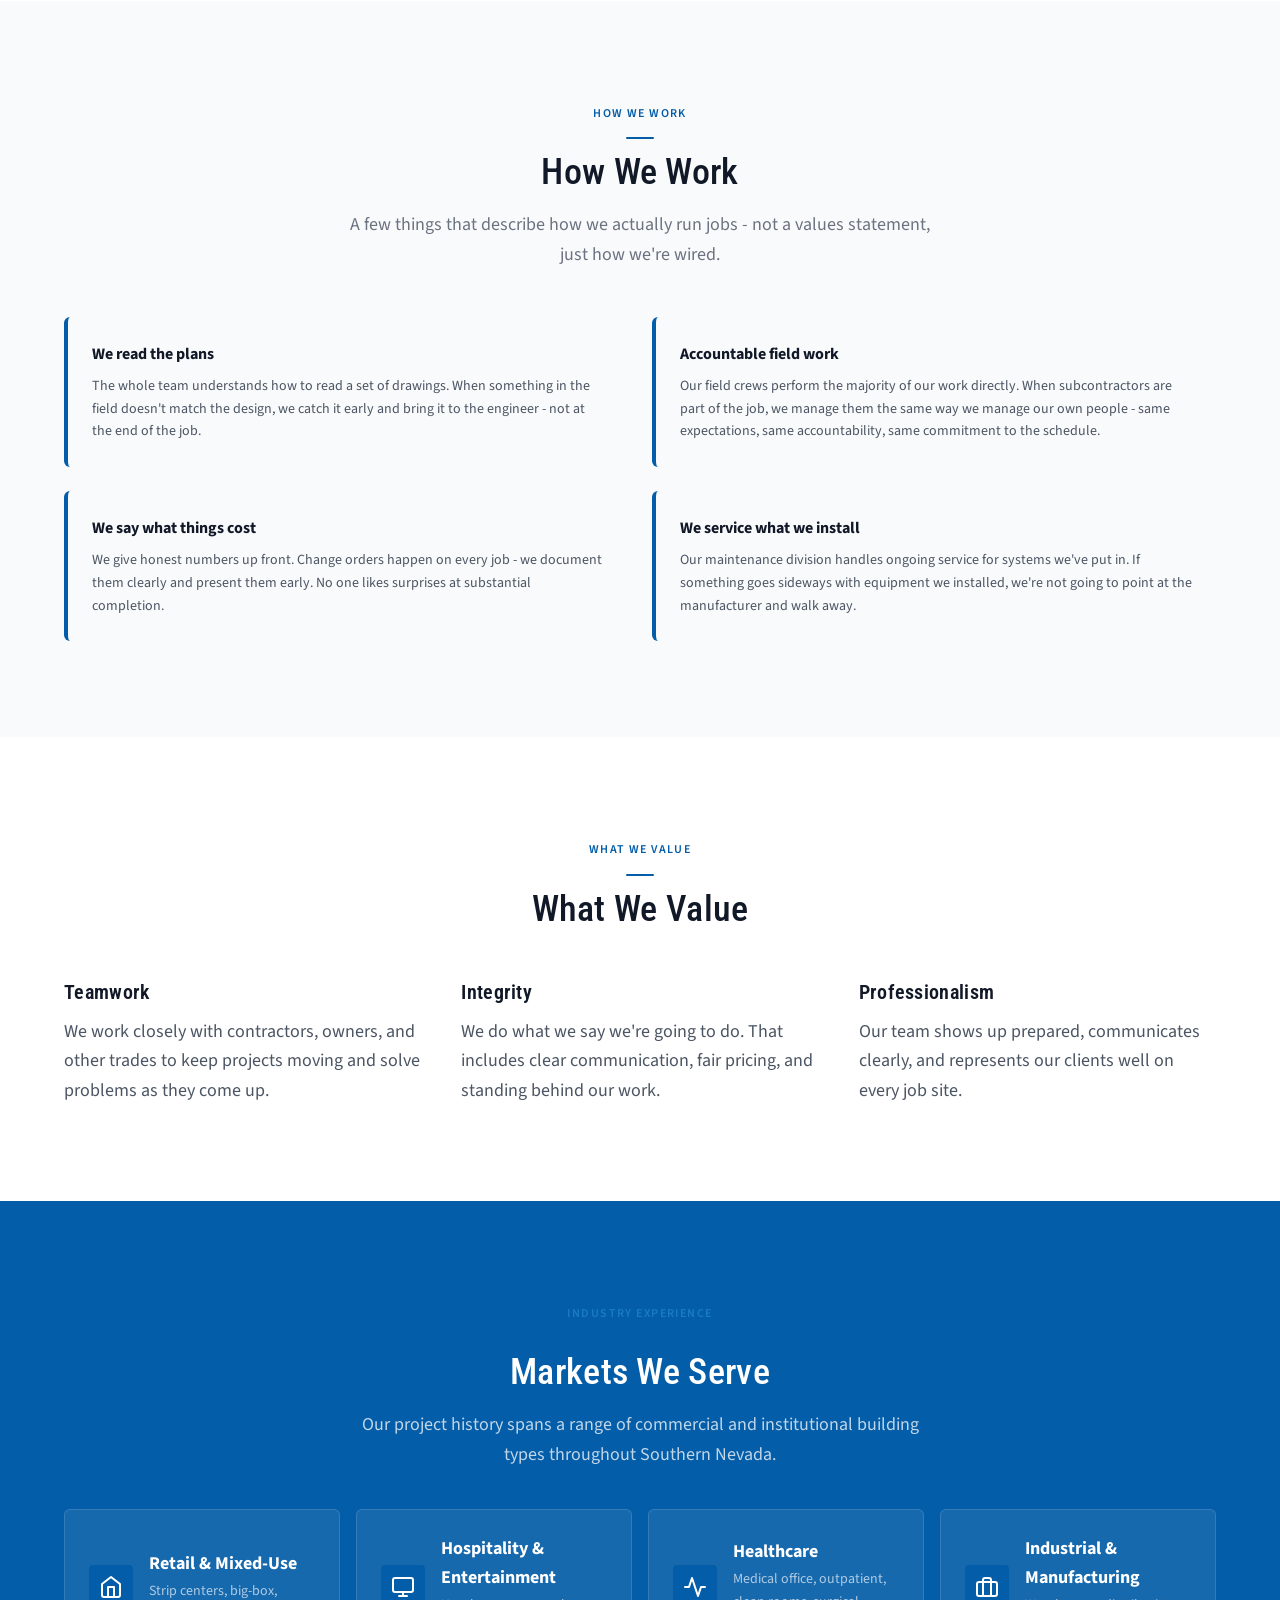
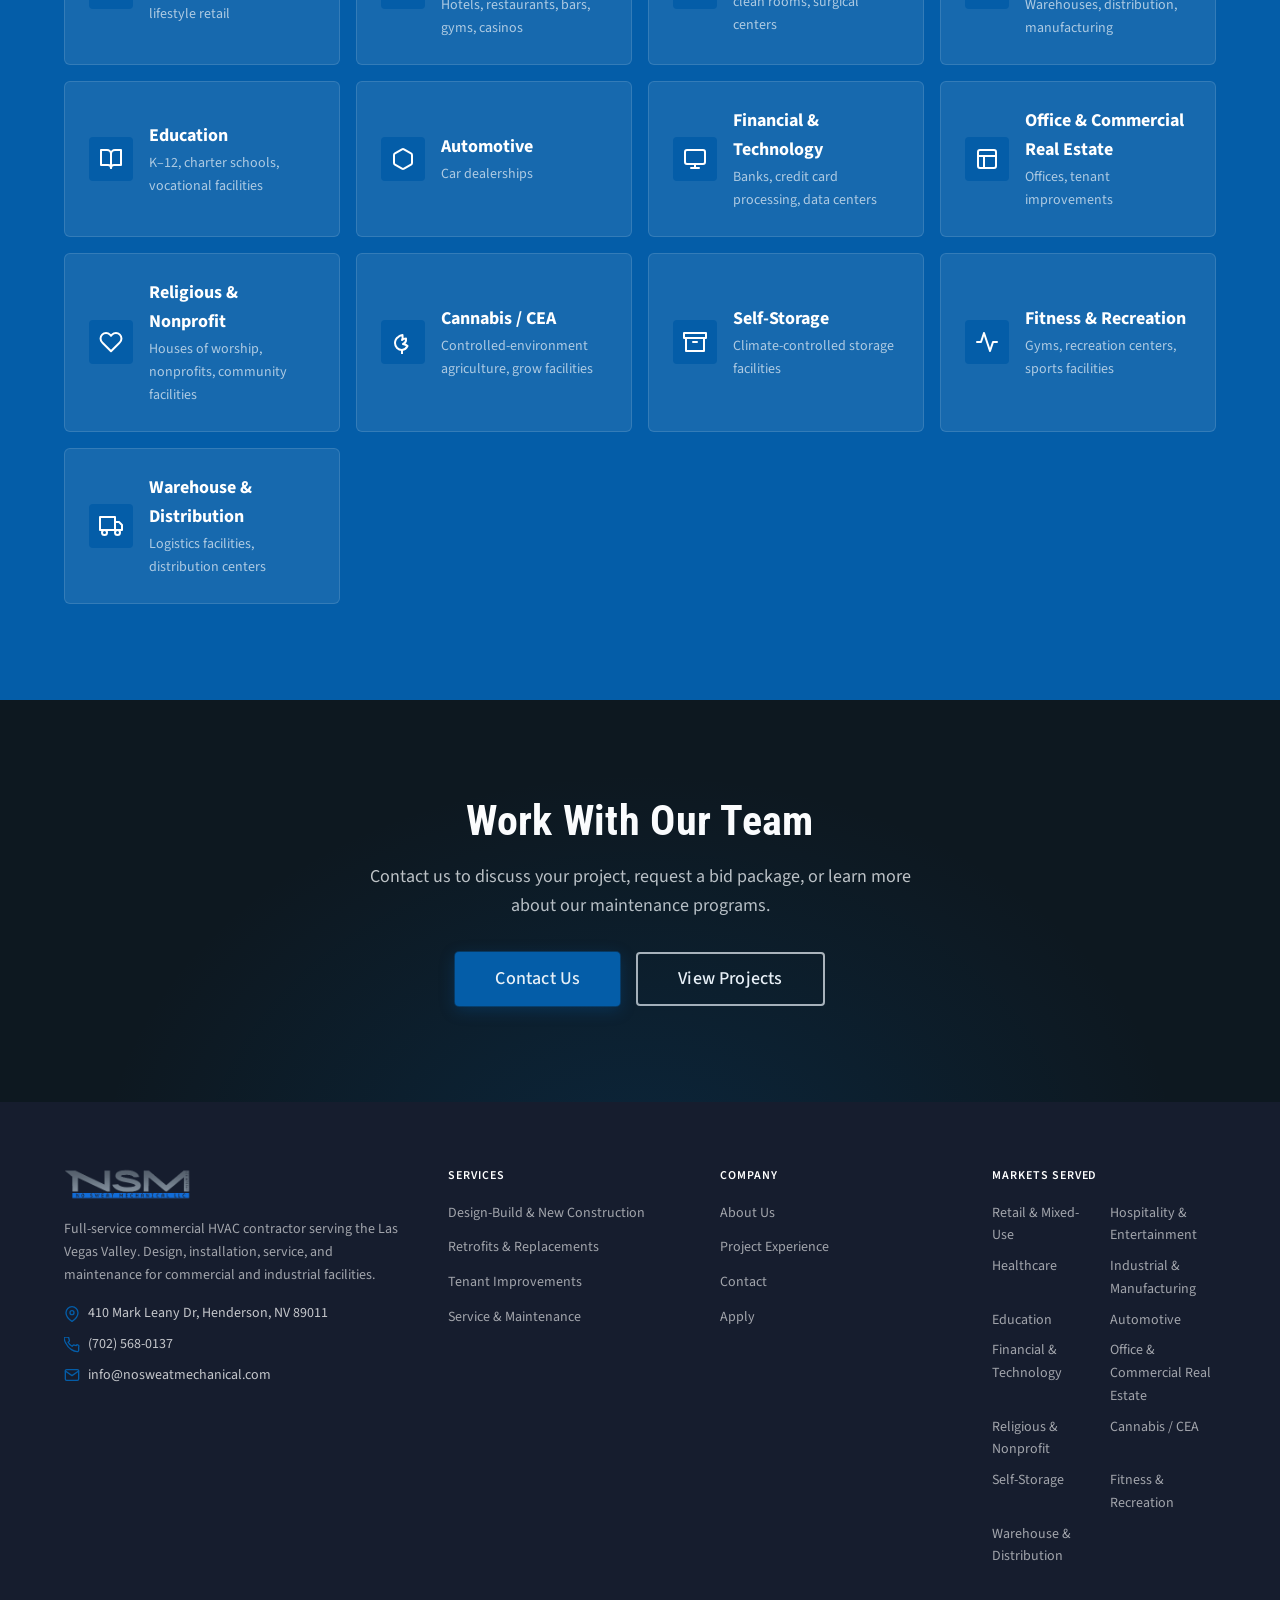
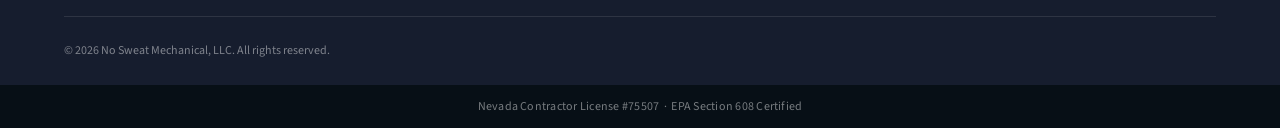
==== commit 2b5e0564: "Remove Maggie Taylor, center Greg Conklin on about page Co-Authored-By: Claude Sonnet 4.6 <noreply@a" ====
--- a/about.html
+++ b/about.html
@@ -214,25 +214,16 @@
             </div>
           </div>
 
-          <div style="display:flex;gap:var(--space-6);align-items:flex-start;padding:var(--space-6);background:var(--color-white);border:var(--border-width) solid var(--border-color);border-radius:var(--radius-xl);">
-            <div style="flex-shrink:0;">
-              <img src="images/NSM_headshot_greg_conklin.webp" alt="Greg Conklin" style="width:110px;height:110px;object-fit:cover;border-radius:var(--radius-lg);" width="110" height="110">
-            </div>
-            <div>
-              <div style="font-weight:var(--weight-bold);font-size:var(--text-lg);color:var(--color-neutral-900);margin-bottom:2px;">Greg Conklin</div>
-              <div style="font-size:var(--text-sm);color:var(--color-accent);font-weight:var(--weight-semibold);margin-bottom:var(--space-3);">Commercial Service Manager</div>
-              <p style="font-size:var(--text-sm);color:var(--color-neutral-600);line-height:var(--leading-relaxed);margin:0;">Greg oversees NSM's commercial service department - managing technician scheduling and preventive maintenance programs while maintaining the client relationships that keep accounts running smoothly. He handles everything from technician hiring and training to warranty coordination, billing oversight, and department financial performance. When a construction project reaches turnover, Greg presents building owners and tenants with a preventive maintenance proposal to keep their new system protected long term.</p>
-            </div>
-          </div>
-
-          <div style="display:flex;gap:var(--space-6);align-items:flex-start;padding:var(--space-6);background:var(--color-white);border:var(--border-width) solid var(--border-color);border-radius:var(--radius-xl);">
-            <div style="flex-shrink:0;">
-              <img src="images/NSM_headshot_maggie_taylor.webp" alt="Maggie Taylor" style="width:110px;height:110px;object-fit:cover;border-radius:var(--radius-lg);" width="110" height="110">
-            </div>
-            <div>
-              <div style="font-weight:var(--weight-bold);font-size:var(--text-lg);color:var(--color-neutral-900);margin-bottom:2px;">Maggie Taylor</div>
-              <div style="font-size:var(--text-sm);color:var(--color-accent);font-weight:var(--weight-semibold);margin-bottom:var(--space-3);">Service Administrator</div>
-              <p style="font-size:var(--text-sm);color:var(--color-neutral-600);line-height:var(--leading-relaxed);margin:0;">Maggie keeps the service department running day to day - dispatching technicians, managing work orders, coordinating parts, and serving as the first point of contact for service clients. She handles scheduling and invoicing while making sure technicians have what they need to complete jobs efficiently and customers stay informed throughout the process.</p>
+          <div style="grid-column:1 / -1;display:flex;justify-content:center;">
+            <div style="display:flex;gap:var(--space-6);align-items:flex-start;padding:var(--space-6);background:var(--color-white);border:var(--border-width) solid var(--border-color);border-radius:var(--radius-xl);width:calc(50% - var(--space-3));">
+              <div style="flex-shrink:0;">
+                <img src="images/NSM_headshot_greg_conklin.webp" alt="Greg Conklin" style="width:110px;height:110px;object-fit:cover;border-radius:var(--radius-lg);" width="110" height="110">
+              </div>
+              <div>
+                <div style="font-weight:var(--weight-bold);font-size:var(--text-lg);color:var(--color-neutral-900);margin-bottom:2px;">Greg Conklin</div>
+                <div style="font-size:var(--text-sm);color:var(--color-accent);font-weight:var(--weight-semibold);margin-bottom:var(--space-3);">Commercial Service Manager</div>
+                <p style="font-size:var(--text-sm);color:var(--color-neutral-600);line-height:var(--leading-relaxed);margin:0;">Greg oversees NSM's commercial service department - managing technician scheduling and preventive maintenance programs while maintaining the client relationships that keep accounts running smoothly. He handles everything from technician hiring and training to warranty coordination, billing oversight, and department financial performance. When a construction project reaches turnover, Greg presents building owners and tenants with a preventive maintenance proposal to keep their new system protected long term.</p>
+              </div>
             </div>
           </div>
         </div>
